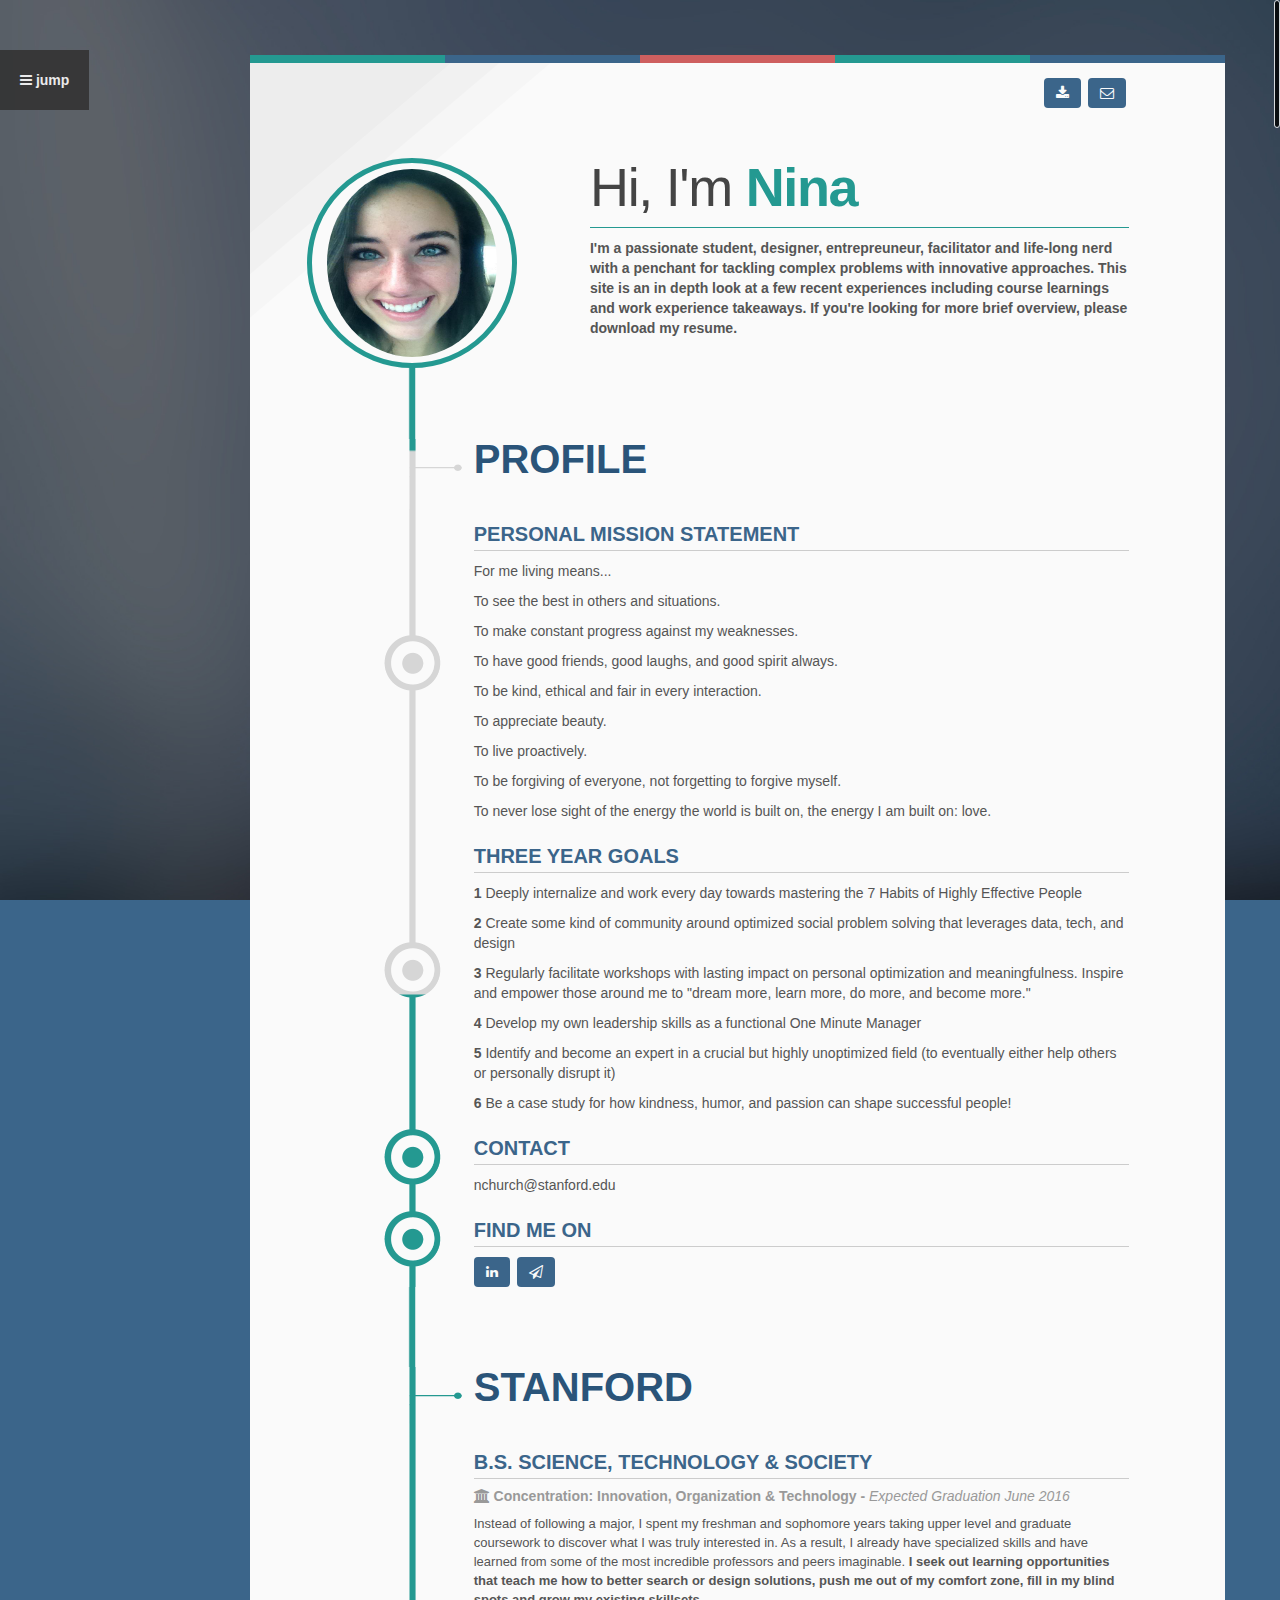
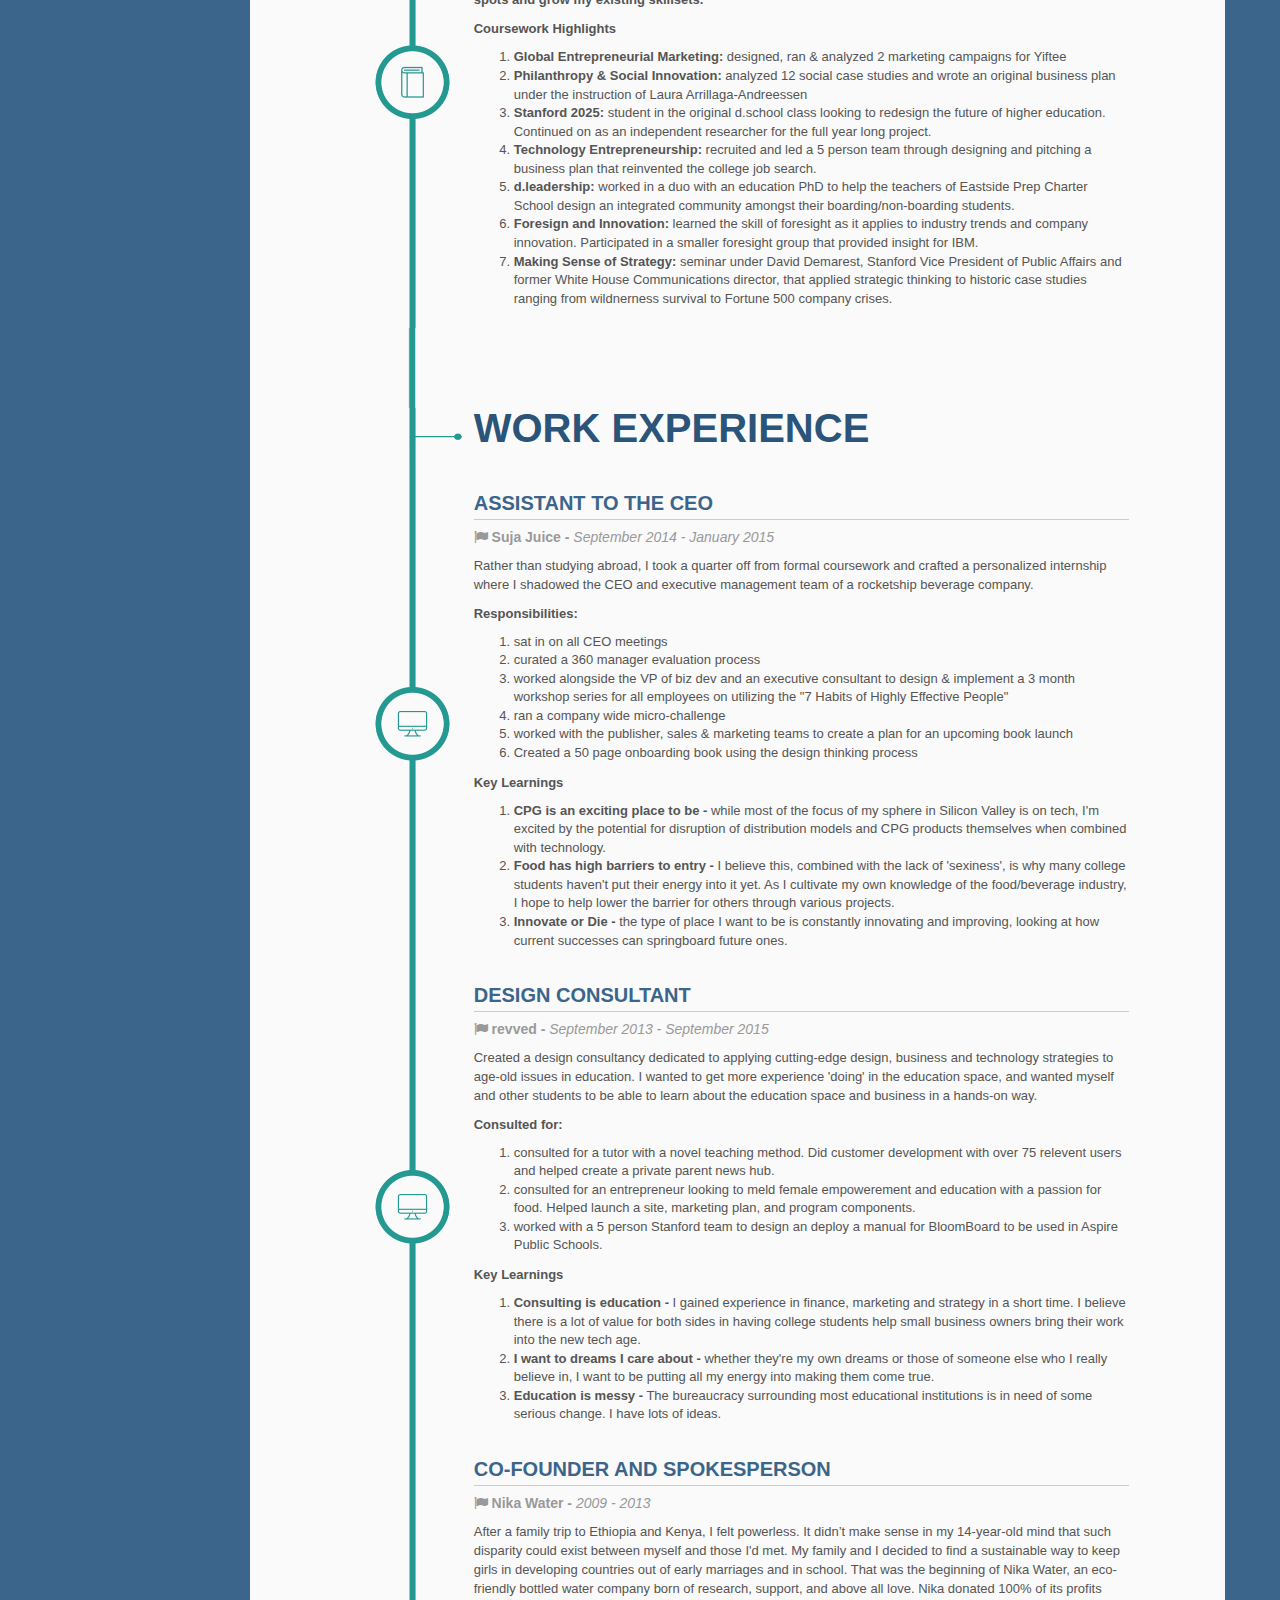
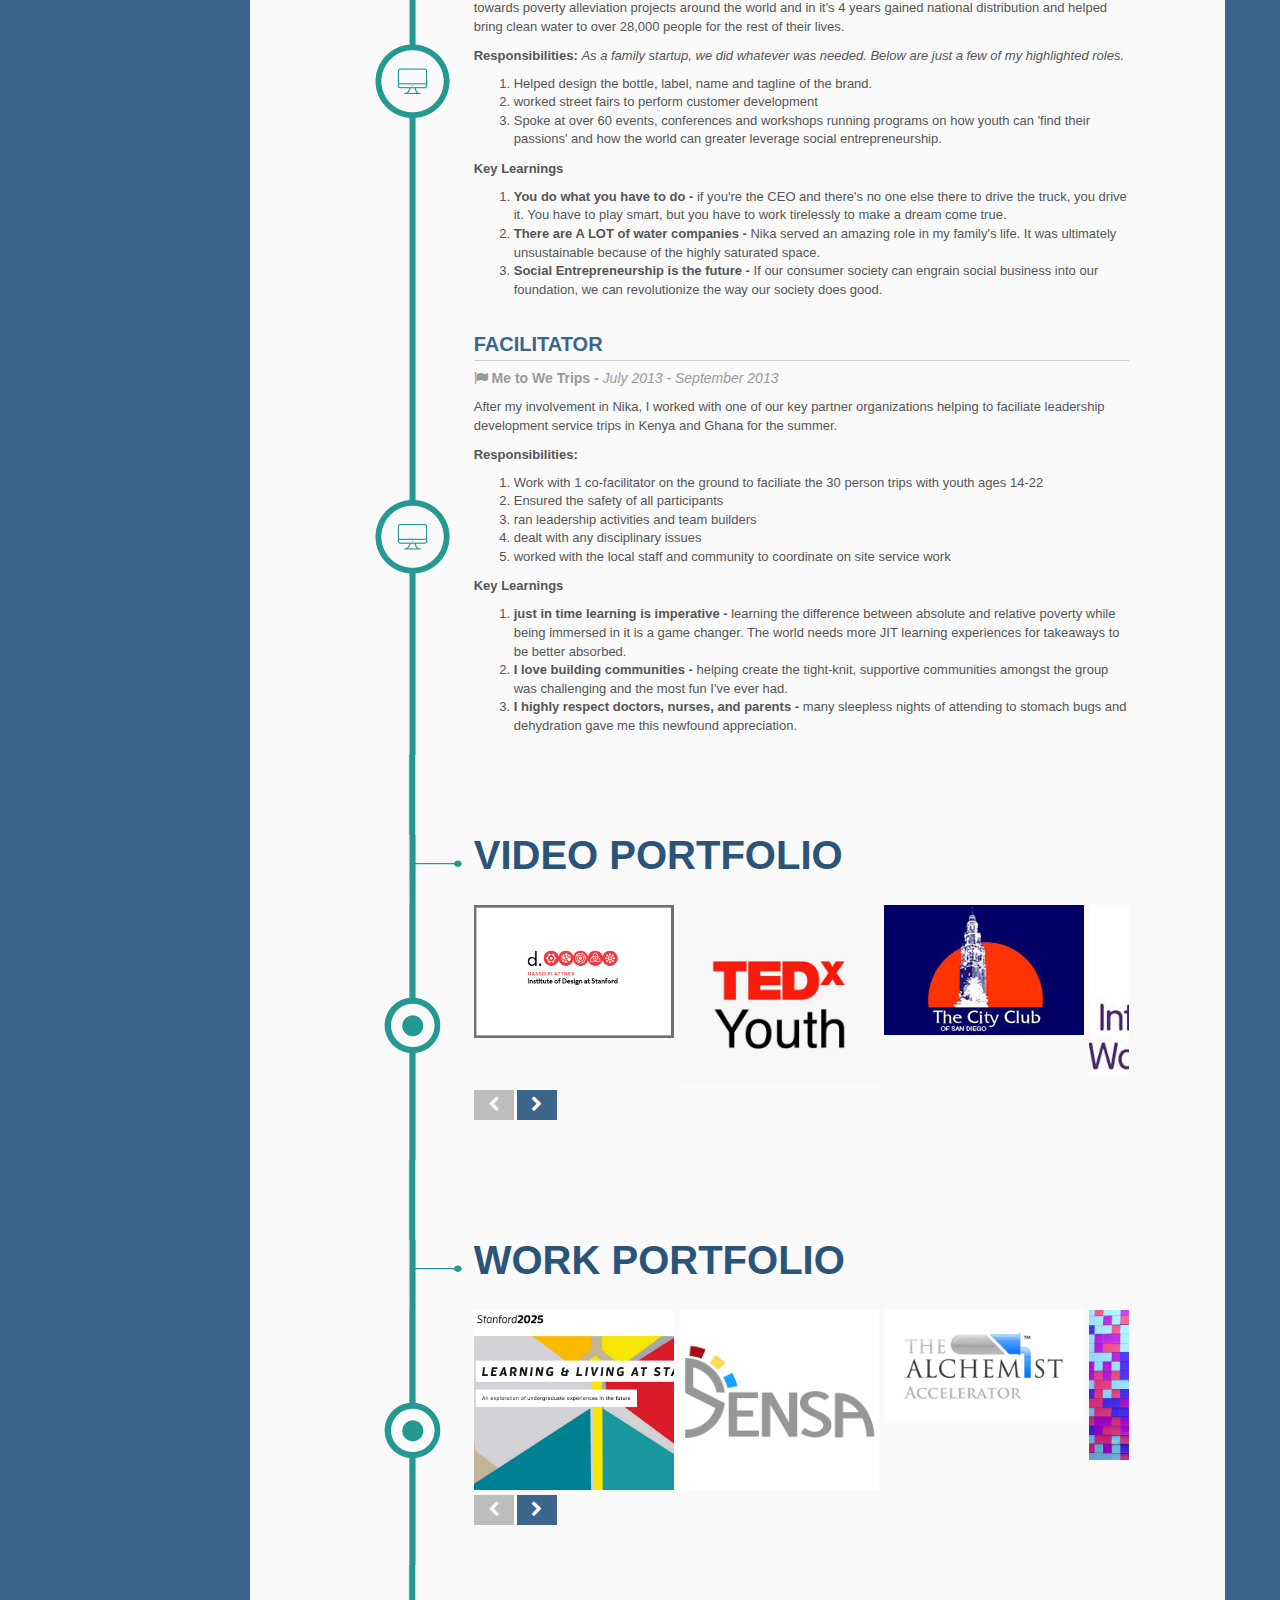
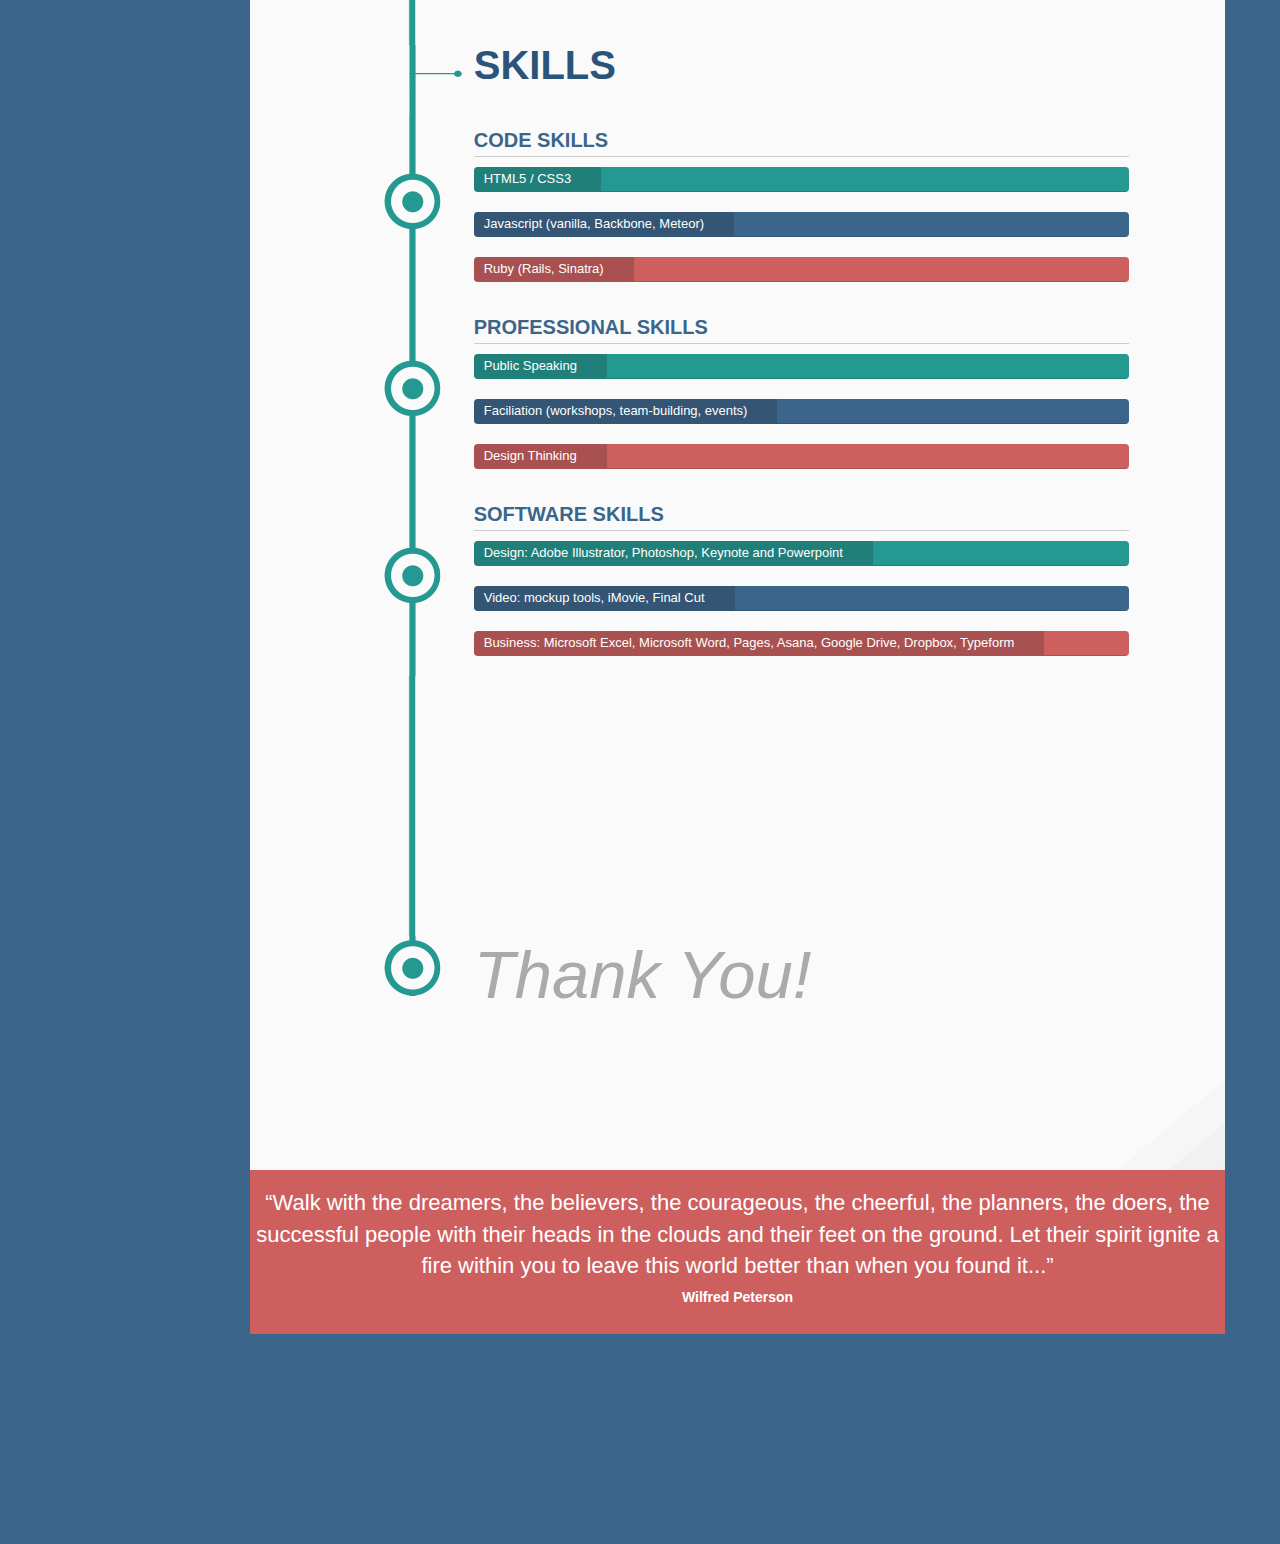
==== home.html @ ad5d1143 "updated fonts link and image folders"" ====
<!DOCTYPE html>
<html lang="en">
<head>
  <meta charset="utf-8">
  <!--[if IE]><meta http-equiv="X-UA-Compatible" content="IE=edge"><![endif]-->
  <meta name="viewport" content="width=device-width, initial-scale=1">

  <!-- Page title -->
  <title>Nina Church Portfolio</title>
  <!-- /Page title -->

  <!-- CSS Files
  ========================================================= -->
  <!-- Google web fonts - Open Sans -->
<!--   <link href='http://fonts.googleapis.com/css?family=Open+Sans:400,300,700' rel='stylesheet' type='text/css'> -->
  <!-- /Google web fonts -->
<link href='https://fonts.googleapis.com/css?family=News+Cycle:400,700' rel='stylesheet' type='text/css'>
  <!-- Bootstrap CSS -->
  <link href="public/bootstrap/css/bootstrap.min.css" rel="stylesheet">
  <!-- /Bootstrap CSS -->
  <!-- Font Awesome -->
  <link rel="stylesheet" href="public/font-awesome/css/font-awesome.min.css">
  <!-- /Font Awesome -->
  <!-- Nivo Lightbox -->
  <link href="public/nivo-lightbox/nivo-lightbox.css" rel="stylesheet">
  <link rel="stylesheet" href="public/nivo-lightbox/themes/default/default.css" type="text/css" />
  <!-- /Nivo Lightbox -->
  <!-- Animate CSS -->
  <link href="public/animate.css" rel="stylesheet">
  <!-- /Animate CSS -->
  <!-- Theme Styles -->
  <link href="public/css/styles.css" rel="stylesheet">
  <!-- Theme Styles -->
  <!-- / CSS Files
  ========================================================= -->


  <!-- HTML5 Shim and Respond.js IE8 support of HTML5 elements and media queries -->
  <!--[if lt IE 9]>

    <script src="public/html5shiv.js"></script>
    <script src="public/respond.min.js"></script>
  <![endif]-->

  <!-- Favicon and Touch Icons
  ========================================================= -->
  <link rel="shortcut icon" href="favicon-vertica.ico" type="image/x-icon">
  <link rel="icon" href="favicon-vertica.ico" type="image/x-icon">
  <link href="apple-touch-icon-144.png" rel="apple-touch-icon-precomposed" sizes="144x144">
  <link href="apple-touch-icon-114-precomposed.png" rel="apple-touch-icon-precomposed" sizes="114x114">
  <link href="apple-touch-icon-72-precomposed.png" rel="apple-touch-icon-precomposed" sizes="72x72">
  <link href="apple-touch-icon-57.png" rel="apple-touch-icon-precomposed">
  <!-- /Favicon
  ========================================================= -->
</head>

<body data-spy="scroll" data-target="#side-menu">

<!-- Page Loader
========================================================= -->
<div class="loader" id="page-loader">
  <div class="loading-wrapper">
    <div class="tp-loader spinner"></div>
    <!-- Edit With Your Name -->
    <div class="side-menu-name">
      Nina <strong>Church</strong>
    </div>
    <!-- /Edit With Your Name -->
    <!-- Edit With Your Job -->
    <p class="side-menu-job">world-bettering-nerd-at-large</p>
    <!-- /Edit With Your Job -->
  </div>
</div>
<!-- /End of Page loader
========================================================= -->

<!-- SIDE MENU
========================================================= -->
<div class="side-menu-open hidden-sm hidden-xs">
  <!-- Menu-button -->
    <a href="#" class="btn btn-default side-menu-button"><i class="fa fa-bars"></i> jump</a>
  <!-- /menu-button -->
</div>
<!-- Side Menu container -->
<div class="side-menu">
  <!-- close button -->
  <span id="side-menu-close"><i class="fa fa-times"></i></span>
  <!-- /close button -->

  <!-- Menu header -->
  <div class="side-menu-name">
    <!-- edit with your name -->
    Nina <strong>Church</strong>
    <!-- /edit with your name -->
  </div>
  <!-- edit with your Job -->
  <p class="side-menu-job">world-bettering-nerd-at-large</p>
  <!-- /edit with your job -->
  <!-- /Menu Header -->

  <!-- Main Navigation -->
  <nav id="side-menu" class="side-menu-este">
    <ul class="nav side-menu-nav">
      <li><a href="#intro"><i class="fa fa-angle-right"></i> Intro</a></li>
      <li><a href="#education"><i class="fa fa-angle-right"></i> Education</a></li>
      <li><a href="#works"><i class="fa fa-angle-right"></i> Work Experience</a></li>
      <li><a href="#portfolio"><i class="fa fa-angle-right"></i> Portfolio</a></li>
      <li><a href="#skills"><i class="fa fa-angle-right"></i> Skills</a></li>
    </ul>
  </nav>
  <!-- /Main Navigation-->

  <!-- Other Buttons -->
  <div class="side-menu-buttons">
    <a href="files/onepagersmall.pdf" target="_blank" class="btn btn-side-menu"><i class="fa fa-download"></i> Download my resume</a>
    <a href="mailto:nchurch@stanford.edu" class="btn btn-side-menu"><i class="fa fa-envelope-o"></i> Send me a message</a>
  </div>
  <!-- /Other Buttons-->
</div>
<!-- /side menu container -->

<!-- /SIDE MENU
========================================================= -->

<!-- CONTENT
========================================================= -->
<section id="content-body" class="container animated">
  <div class="row" id="intro">

    <!-- Header Colors -->
    <div class="col-md-10 col-sm-10  col-md-offset-2 col-sm-offset-1 clearfix top-colors">
      <div class="top-color top-color1"></div>
      <div class="top-color top-color2"></div>
      <div class="top-color top-color3"></div>
      <div class="top-color top-color1"></div>
      <div class="top-color top-color2"></div>
    </div>
    <!-- /Header Colors -->

    <!-- Beginning of Content -->
    <div class="col-md-10 col-sm-10 col-md-offset-2 col-sm-offset-1 resume-container">

      <!-- Header Buttons -->
      <div class="row">
        <div class="header-buttons col-md-10 col-md-offset-1">
          <!-- Download Resume Button -->
          <a href="files/onepagersmall.pdf" target="_blank" class="btn btn-default btn-top-resume"><i class="fa fa-download"></i><span class="btn-hide-text">Download my resume</span></a>
          <!-- /Download Resume Button -->
          <!-- Mail Button -->
          <a href="mailto:nchurch@stanford.edu" class="btn btn-default btn-top-message"><i class="fa fa-envelope-o"></i><span class="btn-hide-text">Send me a message</span></a>
          <!-- /Mail Button -->
        </div>
      </div>
      <!-- /Header Buttons -->

      <!-- =============== PROFILE INTRO ====================-->
      <div class="profile-intro row">
        <!-- Left Collum with Avatar pic -->
        <div class="col-md-4 profile-col">
          <!-- Avatar pic -->
          <div class="profile-pic">
            <div class="profile-border">
              <!-- Put your picture here ( 308px by 308px for retina display)-->
              <img src="../public/img/h6.jpg" alt="">
              <!-- /Put your picture here -->
            </div>
          </div>
           <!-- /Avatar pic -->
        </div>
        <!-- /Left columm with avatar pic -->

        <!-- Right Columm -->
        <div class="col-md-7">
          <!-- Welcome Title-->
          <h1 class="intro-title1">Hi, I'm <span class="color1 bold">Nina</span></h1>
          <!-- /Welcome Title -->

          <!-- Description -->
          <p id="intro-title-text"><strong>
            I'm a passionate student, designer, entrepreuneur, facilitator and life-long nerd with a penchant for tackling complex problems with innovative approaches. This site is an in depth look at a few recent experiences including course learnings and work experience takeaways. If you're looking for more brief overview, please download my resume.
          </strong></p>

          <!-- /Description -->
        </div>
        <!-- /Right Collum -->
      </div>
      <!-- ============  /PROFILE INTRO ================= -->

      <!-- ============  TIMELINE ================= -->
      <div class="timeline-wrap">
        <div class="timeline-bg">

          <!-- ====>> SECTION: PROFILE INFOS <<====-->
          <section class="timeline profile-infos">

            <!-- VERTICAL MARGIN (necessary for the timeline effect) -->
            <div class="line row timeline-margin">
              <div class="content-wrap">
                <div class="col-md-1 bg1 timeline-space full-height hidden-sm hidden-xs"></div>
                <div class="col-md-2 timeline-progress hidden-sm hidden-xs full-height"></div>
                <div class="col-md-9 bg1 full-height"></div>
              </div>
            </div>
            <!-- /VERTICAL MARGIN -->

            <!-- SECTION TITLE -->
            <div class="line row">
              <!-- Margin Collums (necessary for the timeline effect) -->
              <div class="col-md-1 bg1 timeline-space full-height hidden-sm hidden-xs"></div>
              <div class="col-md-2 timeline-progress hidden-sm hidden-xs timeline-title full-height">
              </div>
              <!-- /Margin Collums -->
              <!-- Item Content -->
              <div class="col-md-8 content-wrap bg1">
                <!-- Section title -->
                <h2 class="section-title">Profile</h2>
                <!-- /Section title -->
              </div>
              <!-- /Item Content -->
              <!-- Margin Collum-->
              <div class="col-md-1 bg1 timeline-space full-height hidden-sm hidden-xs"></div>
              <!-- / Margin Collum-->
            </div>
            <!-- /SECTION TITLE -->

            <!-- SECTION ITEM -->
            <div class="line row">
              <!-- Margin Collums (necessary for the timeline effect) -->
              <div class="col-md-1 bg1 timeline-space full-height hidden-sm hidden-xs"></div>
              <div class="col-md-2 timeline-progress hidden-sm hidden-xs full-height timeline-point "></div>
              <!-- /Margin Collums -->
              <!-- Item Content -->
              <div class="col-md-8 content-wrap bg1">
                <div class="line-content">
                  <!-- Subtitle -->
                  <h3 class="section-item-title-1">personal mission statement</h3>
                  <!-- /Subtitle -->
                  <!-- content -->
                  <p>
                    For me living means...
                  </p><p>
                    To see the best in others and situations.
                  </p><p>
                    To make constant progress against my weaknesses.
                  </p><p>
                    To have good friends, good laughs, and good spirit always.
                  </p><p>
                    To be kind, ethical and fair in every interaction.
                  </p><p>
                    To appreciate beauty.
                  </p><p>
                    To live proactively.
                  </p><p>
                    To be forgiving of everyone, not forgetting to forgive myself.
                  </p><p>
                    To never lose sight of the energy the world is built on, the energy I am built on: love.
                  </p>
                  <!-- /Content -->
                </div>
              </div>
              <!-- /Item Content -->
              <!-- Margin Collum-->
              <div class="col-md-1 bg1 timeline-space full-height hidden-sm hidden-xs"></div>
              <!-- /Margin Collum-->
            </div>
            <!-- /SECTION ITEM -->

            <!-- SECTION ITEM -->
            <div class="line row">
              <!-- Margin Collums (necessary for the timeline effect) -->
              <div class="col-md-1 bg1 timeline-space full-height hidden-sm hidden-xs"></div>
              <div class="col-md-2 timeline-progress hidden-sm hidden-xs full-height timeline-point "></div>
              <!-- /Margin Collums -->
              <!-- Item Content -->
              <div class="col-md-8 content-wrap bg1">
                <div class="line-content">
                  <!-- Subtitle -->
                  <h3 class="section-item-title-1">three year goals</h3>
                  <!-- /Subtitle -->
                  <!-- content -->
                  <p><strong>1 </strong>Deeply internalize and work every day towards mastering the 7 Habits of Highly Effective People</p>
                  <p><strong>2 </strong>Create some kind of community around optimized social problem solving that leverages data, tech, and design</p>
                  <p><strong>3 </strong>Regularly facilitate workshops with lasting impact on personal optimization and meaningfulness. Inspire and empower those around me to "dream more, learn more, do more, and become more."</p>
                  <p><strong>4 </strong>Develop my own leadership skills as a functional One Minute Manager</p>
                  <p><strong>5 </strong>Identify and become an expert in a crucial but highly unoptimized field (to eventually either help others or personally disrupt it)</p>
                  <p><strong>6 </strong>Be a case study for how kindness, humor, and passion can shape successful people!</p>

                  <!-- /Content -->
                </div>
              </div>
              <!-- /Item Content -->
              <!-- Margin Collum-->
              <div class="col-md-1 bg1 timeline-space full-height hidden-sm hidden-xs"></div>
              <!-- /Margin Collum-->
            </div>
            <!-- /SECTION ITEM -->

            <!-- SECTION ITEM -->
            <div class="line row">
              <!-- Margin Collums (necessary for the timeline effect) -->
              <div class="col-md-1 bg1 timeline-space full-height hidden-sm hidden-xs"></div>
              <div class="col-md-2 timeline-progress hidden-sm hidden-xs full-height timeline-point "></div>
              <!-- /Margin Collums -->
              <!-- Item Content -->
              <div class="col-md-8 content-wrap bg1">
                <div class="line-content">
                  <!-- Subtitle -->
                  <h3 class="section-item-title-1">contact</h3>
                  <!-- /Subtitle -->
                  <!-- content -->
                  <p>nchurch@stanford.edu</p>
                  <!-- /Content -->
                </div>
              </div>
              <!-- /Item Content -->
              <!-- Margin Collum -->
              <div class="col-md-1 bg1 timeline-space full-height hidden-sm hidden-xs"></div>
              <!-- /Margin Collums -->
            </div>
            <!-- /SECTION ITEM -->

            <!-- SECTION ITEM -->
            <div class="line row">
              <!-- Margin Collums (necessary for the timeline effect) -->
              <div class="col-md-1 bg1 timeline-space full-height hidden-sm hidden-xs"></div>
              <div class="col-md-2 timeline-progress hidden-sm hidden-xs full-height timeline-point "></div>
              <!-- Margin Collums (necessary for the timeline effect) -->
              <!-- Item Content -->
              <div class="col-md-8 content-wrap bg1">
                <div class="line-content">
                  <!-- Subtitle -->
                  <h3 class="section-item-title-1">Find Me On</h3>
                  <!-- /Subtitle -->
                  <!-- content -->
                  <a href="http://lnkd.in/beKn58d" class="btn btn-default"><i class="fa fa-linkedin"></i></a>
                  <a href="mailto:nchurch@stanford.edu" class="btn btn-default"><i class="fa fa-paper-plane-o"></i></a>
                  <!-- /Content -->
                </div>
              </div>
              <!-- /Item Content -->
              <!-- Margin Collum -->
              <div class="col-md-1 bg1 timeline-space full-height hidden-sm hidden-xs"></div>
              <!-- /Margin Collum -->
            </div>
            <!-- /SECTION ITEM -->
          </section>
          <!-- ==>> /SECTION: PROFILE INFOS -->

          <!-- ====>> SECTION: EDUCATION <<====-->
          <section class="timeline education" id="education">

            <!-- Margin (necessary for the timeline effect) -->
            <div class="line row timeline-margin">
              <div class="content-wrap">
                <div class="col-md-1 bg1 timeline-space full-height hidden-sm hidden-xs"></div>
                <div class="col-md-2 timeline-progress hidden-sm hidden-xs full-height"></div>
                <div class="col-md-9 bg1 full-height"></div>
              </div>
            </div>
            <!-- /Margin -->

            <!-- SECTION TITLE -->
            <div class="line row">
              <!-- Margin Collums (necessary for the timeline effect) -->
              <div class="col-md-1 bg1 timeline-space full-height hidden-sm hidden-xs"></div>
              <div class="col-md-2 timeline-progress hidden-sm hidden-xs timeline-title full-height">
              </div>
              <!-- /Margin Collums -->
              <!-- Item Content -->
              <div class="col-md-8 content-wrap bg1">
                <!-- Section title -->
                <h2 class="section-title">Stanford</h2>
                <!-- /Section title -->
              </div>
              <!-- /Item Content -->
              <!-- Margin Collum-->
              <div class="col-md-1 bg1 timeline-space full-height hidden-sm hidden-xs"></div>
              <!-- /Margin Collum-->
            </div>
            <!-- /SECTION TITLE -->

            <!-- SECTION ITEM -->
            <div class="line row">
              <!-- Margin Collums (necessary for the timeline effect) -->
              <div class="col-md-1 bg1 timeline-space full-height hidden-sm hidden-xs"></div>
              <div class="col-md-2 timeline-progress hidden-sm hidden-xs full-height timeline-education "></div>
              <!-- /Margin Collums -->
              <!-- Item Content -->
              <div class="col-md-8 content-wrap bg1">
                <div class="line-content line-content-education">
                  <!-- Graduation title -->
                  <h3 class="section-item-title-1">B.S. Science, Technology & Society</h3>
                  <!-- /Graduation title -->
                  <!-- Graduation time -->
                  <h4 class="graduation-time"><i class="fa fa-university"></i> Concentration: Innovation, Organization & Technology - <span class="graduation-date">Expected Graduation June 2016</span></h4>
                  <!-- /Graduation time -->
                  <!-- content -->
                  <div class="graduation-description">
                    <p>Instead of following a major, I spent my freshman and sophomore years taking upper level and graduate coursework to discover what I was truly interested in. As a result, I already have specialized skills and have learned from some of the most incredible professors and peers imaginable. <strong> I seek out learning opportunities that teach me how to better search or design solutions, push me out of my comfort zone, fill in my blind spots and grow my existing skillsets.</strong>

                    <p><strong>Coursework Highlights</strong></p>
                    <ol>
                      <li><strong>Global Entrepreneurial Marketing:</strong> designed, ran & analyzed 2 marketing campaigns for Yiftee</li>
                      <li><strong>Philanthropy & Social Innovation:</strong> analyzed 12 social case studies and wrote an original business plan under the instruction of Laura Arrillaga-Andreessen </li>
                      <li><strong>Stanford 2025:</strong> student in the original d.school class looking to redesign the future of higher education. Continued on as an independent researcher for the full year long project. </li>
                      <li><strong>Technology Entrepreneurship:</strong> recruited and led a 5 person team through designing and pitching a business plan that reinvented the college job search. </li>
                      <li><strong>d.leadership:</strong> worked in a duo with an education PhD to help the teachers of Eastside Prep Charter School design an integrated community amongst their boarding/non-boarding students. </li>
                      <li><strong>Foresign and Innovation:</strong> learned the skill of foresight as it applies to industry trends and company innovation. Participated in a smaller foresight group that provided insight for IBM. </li>
                      <li><strong>Making Sense of Strategy:</strong> seminar under David Demarest, Stanford Vice President of Public Affairs and former White House Communications director, that applied strategic thinking to historic case studies ranging from wildnerness survival to Fortune 500 company crises. </li>
                    </ol>
                    </p>
                  </div>
                  <!-- /Content -->
                </div>
              </div>
              <!-- /Item Content -->
              <!-- Margin Collum -->
              <div class="col-md-1 bg1 timeline-space full-height hidden-sm hidden-xs"></div>
              <!-- /Margin Collum -->
            </div>
            <!-- /SECTION ITEM -->


          </section>
          <!-- ==>> /SECTION: EDUCATION <<==== -->

          <!-- ====>> SECTION: WORK EXPERIENCE <<====-->
          <section class="timeline work-experience" id="works">

            <!-- VERTICAL MARGIN (necessary for the timeline effect) -->
            <div class="line row timeline-margin">
              <div class="content-wrap">
                <div class="col-md-1 bg1 timeline-space full-height hidden-sm hidden-xs"></div>
                <div class="col-md-2 timeline-progress hidden-sm hidden-xs full-height"></div>
                <div class="col-md-9 bg1 full-height"></div>
              </div>
            </div>
            <!-- /VERTICAL MARGIN -->

            <!-- SECTION TITLE -->
            <div class="line row">
              <!-- Margin Collums (necessary for the timeline effect) -->
              <div class="col-md-1 bg1 timeline-space full-height hidden-sm hidden-xs"></div>
              <div class="col-md-2 timeline-progress hidden-sm hidden-xs timeline-title full-height"></div>
              <!-- /Margin Collums -->
              <!-- Item Content -->
              <div class="col-md-8 content-wrap bg1">
                <!-- Section title -->
                <h2 class="section-title">Work Experience</h2>

                <!-- /Section title -->
              </div>
              <!-- /Item Content -->
              <!-- Margin Collum-->
              <div class="col-md-1 bg1 timeline-space full-height hidden-sm hidden-xs"></div>
              <!-- /Margin Collum-->
            </div>
            <!-- /SECTION TITLE -->

            <!-- SECTION ITEM -->
            <div class="line row">
              <!-- Margin Collums (necessary for the timeline effect) -->
              <div class="col-md-1 bg1 timeline-space full-height hidden-sm hidden-xs"></div>
              <div class="col-md-2 timeline-progress hidden-sm hidden-xs full-height timeline-work "></div>
              <!-- /Margin Collums -->
              <!-- Item Content -->
              <div class="col-md-8 content-wrap bg1">
                <div class="line-content line-content-education">
                  <!-- Work Place -->
                  <h3 class="section-item-title-1">Assistant to the CEO</h3>
                  <!-- /work place -->
                  <!-- Graduation time -->
                  <h4 class="job"><i class="fa fa-flag"></i> Suja Juice - <span class="job-date">September 2014 - January 2015</span></h4>
                  <!-- /Graduation time -->
                  <!-- content -->
                  <div class="job-description">
                    <p>Rather than studying abroad, I took a quarter off from formal coursework and crafted a personalized internship where I shadowed the CEO and executive management team of a rocketship beverage company.
                      <p><strong>Responsibilities:</strong></p>
                    <ol>
                      <li>sat in on all CEO meetings</li>
                      <li>curated a 360 manager evaluation process</li>
                      <li>worked alongside the VP of biz dev and an executive consultant to design & implement a 3 month workshop series for all employees on utilizing the "7 Habits of Highly Effective People"</li>
                      <li>ran a company wide micro-challenge</li>
                      <li>worked with the publisher, sales & marketing teams to create a plan for an upcoming book launch</li>
                      <li>Created a 50 page onboarding book using the design thinking process</li>
                    </ol>

                    <p><strong>Key Learnings</strong></p>
                    <ol>
                      <li><strong>CPG is an exciting place to be -</strong> while most of the focus of my sphere in Silicon Valley is on tech, I'm excited by the potential for disruption of distribution models and CPG products themselves when combined with technology.</li>
                      <li><strong>Food has high barriers to entry -</strong> I believe this, combined with the lack of 'sexiness', is why many college students haven't put their energy into it yet. As I cultivate my own knowledge of the food/beverage industry, I hope to help lower the barrier for others through various projects.</li>
                      <li><strong>Innovate or Die -</strong> the type of place I want to be is constantly innovating and improving, looking at how current successes can springboard future ones. </li>
                    </ol>
                    </p>
                  </div>
                  <!-- /Content -->
                </div>
              </div>
              <!-- /Item Content -->
              <!-- Margin Collum-->
              <div class="col-md-1 bg1 timeline-space full-height hidden-sm hidden-xs"></div>
              <!-- /Margin Collum-->
            </div>
            <!-- /SECTION ITEM -->

            <!-- SECTION ITEM -->
            <div class="line row">
              <!-- Margin Collums (necessary for the timeline effect) -->
              <div class="col-md-1 bg1 timeline-space full-height hidden-sm hidden-xs"></div>
              <div class="col-md-2 timeline-progress hidden-sm hidden-xs full-height timeline-work "></div>
              <!-- /Margin Collums -->
              <!-- Item Content -->
              <div class="col-md-8 content-wrap bg1">
                <div class="line-content line-content-education">
                  <!-- Work Place -->
                  <h3 class="section-item-title-1">Design Consultant</h3>
                  <!-- /work place -->
                  <!-- Graduation time -->
                  <h4 class="job"><i class="fa fa-flag"></i> revved - <span class="job-date">September 2013 - September 2015</span></h4>
                  <!-- /Graduation time -->
                  <!-- content -->
                  <div class="job-description">
                    <p>Created a design consultancy dedicated to applying cutting-edge design, business and technology strategies to age-old issues in education. I wanted to get more experience 'doing' in the education space, and wanted myself and other students to be able to learn about the education space and business in a hands-on way.
                      <p><strong>Consulted for:</strong></p>
                    <ol>
                      <li>consulted for a tutor with a novel teaching method. Did customer development with over 75 relevent users and helped create a private parent news hub.</li>
                      <li>consulted for an entrepreneur looking to meld female empowerement and education with a passion for food. Helped launch a site, marketing plan, and program components.</li>
                      <li>worked with a 5 person Stanford team to design an deploy a manual for BloomBoard to be used in Aspire Public Schools.</li>
                    </ol>

                    <p><strong>Key Learnings</strong></p>
                    <ol>
                      <li><strong>Consulting is education -</strong> I gained experience in finance, marketing and strategy in a short time. I believe there is a lot of value for both sides in having college students help small business owners bring their work into the new tech age.</li>
                      <li><strong>I want to dreams I care about -</strong> whether they're my own dreams or those of someone else who I really believe in, I want to be putting all my energy into making them come true.</li>
                      <li><strong>Education is messy -</strong> The bureaucracy surrounding most educational institutions is in need of some serious change. I have lots of ideas. </li>
                    </ol>
                    </p>
                  </div>
                  <!-- /Content -->
                </div>
              </div>
              <!-- /Item Content -->
              <!-- Margin Collum-->
              <div class="col-md-1 bg1 timeline-space full-height hidden-sm hidden-xs"></div>
              <!-- /Margin Collum-->
            </div>
            <!-- /SECTION ITEM -->

            <!-- SECTION ITEM -->
            <div class="line row">
              <!-- Margin Collums (necessary for the timeline effect) -->
              <div class="col-md-1 bg1 timeline-space full-height hidden-sm hidden-xs"></div>
              <div class="col-md-2 timeline-progress hidden-sm hidden-xs full-height timeline-work "></div>
              <!-- /Margin Collums -->
              <!-- Item Content -->
              <div class="col-md-8 content-wrap bg1">
                <div class="line-content line-content-education">
                  <!-- Work Place -->
                  <h3 class="section-item-title-1">Co-Founder and Spokesperson</h3>
                  <!-- /work place -->
                  <!-- Graduation time -->
                  <h4 class="job"><i class="fa fa-flag"></i> Nika Water - <span class="job-date">2009 - 2013</span></h4>
                  <!-- /Graduation time -->
                  <!-- content -->
                  <div class="job-description">
                    <p>After a family trip to Ethiopia and Kenya, I felt powerless. It didn’t make sense in my 14-year-old mind that such disparity could exist between myself and those I'd met. My family and I decided to find a sustainable way to keep girls in developing countries out of early marriages and in school. That was the beginning of Nika Water, an eco-friendly bottled water company born of research, support, and above all love. Nika donated 100% of its profits towards poverty alleviation projects around the world and in it's 4 years gained national distribution and helped bring clean water to over 28,000 people for the rest of their lives.

                      <p><strong>Responsibilities:</strong>
                      <i>As a family startup, we did whatever was needed. Below are just a few of my highlighted roles.</i>
                      </p>
                    <ol>
                      <li>Helped design the bottle, label, name and tagline of the brand.</li>
                      <li>worked street fairs to perform customer development</li>
                      <li>Spoke at over 60 events, conferences and workshops running programs on how youth can 'find their passions' and how the world can greater leverage social entrepreneurship.</li>
                    </ol>

                    <p><strong>Key Learnings</strong></p>
                    <ol>
                      <li><strong>You do what you have to do -</strong> if you're the CEO and there's no one else there to drive the truck, you drive it. You have to play smart, but you have to work tirelessly to make a dream come true.</li>
                      <li><strong>There are A LOT of water companies -</strong> Nika served an amazing role in my family's life. It was ultimately unsustainable because of the highly saturated space.</li>
                      <li><strong>Social Entrepreneurship is the future -</strong> If our consumer society can engrain social business into our foundation, we can revolutionize the way our society does good. </li>
                    </ol>
                    </p>
                  </div>
                  <!-- /Content -->
                </div>
              </div>
              <!-- /Item Content -->
              <!-- Margin Collum-->
              <div class="col-md-1 bg1 timeline-space full-height hidden-sm hidden-xs"></div>
              <!-- /Margin Collum-->
            </div>
            <!-- /SECTION ITEM -->

            <!-- SECTION ITEM -->
            <div class="line row">
              <!-- Margin Collums (necessary for the timeline effect) -->
              <div class="col-md-1 bg1 timeline-space full-height hidden-sm hidden-xs"></div>
              <div class="col-md-2 timeline-progress hidden-sm hidden-xs full-height timeline-work "></div>
              <!-- /Margin Collums -->
              <!-- Item Content -->
              <div class="col-md-8 content-wrap bg1">
                <div class="line-content line-content-education">
                  <!-- Work Place -->
                  <h3 class="section-item-title-1">facilitator</h3>
                  <!-- /work place -->
                  <!-- Graduation time -->
                  <h4 class="job"><i class="fa fa-flag"></i> Me to We Trips - <span class="job-date">July 2013 - September 2013</span></h4>
                  <!-- /Graduation time -->
                  <!-- content -->
                  <div class="job-description">
                    <p>After my involvement in Nika, I worked with one of our key partner organizations helping to faciliate leadership development service trips in Kenya and Ghana for the summer.

                      <p><strong>Responsibilities:</strong>
                      </p>
                    <ol>
                      <li>Work with 1 co-facilitator on the ground to faciliate the 30 person trips with youth ages 14-22</li>
                      <li>Ensured the safety of all participants</li>
                      <li>ran leadership activities and team builders</li>
                      <li>dealt with any disciplinary issues</li>
                      <li>worked with the local staff and community to coordinate on site service work</li>
                    </ol>

                    <p><strong>Key Learnings</strong></p>
                    <ol>
                      <li><strong>just in time learning is imperative -</strong> learning the difference between absolute and relative poverty while being immersed in it is a game changer. The world needs more JIT learning experiences for takeaways to be better absorbed.</li>
                      <li><strong>I love building communities -</strong> helping create the tight-knit, supportive communities amongst the group was challenging and the most fun I've ever had.</li>
                      <li><strong>I highly respect doctors, nurses, and parents -</strong> many sleepless nights of attending to stomach bugs and dehydration gave me this newfound appreciation.</li>
                    </ol>
                    </p>
                  </div>
                  <!-- /Content -->
                </div>
              </div>
              <!-- /Item Content -->
              <!-- Margin Collum-->
              <div class="col-md-1 bg1 timeline-space full-height hidden-sm hidden-xs"></div>
              <!-- /Margin Collum-->
            </div>
            <!-- /SECTION ITEM -->
          </section>
          <!-- ==>> /SECTION: WORK EXPERIENCE <<==== -->

                     <!-- ====>> SECTION: VIDEO PORTFOLIO <<====-->
          <section class="timeline portfolio" id="portfolio">

            <!-- VERTICAL MARGIN (necessary for the timeline effect) -->
            <div class="line row timeline-margin">
              <div class="content-wrap">
                <div class="col-md-1 bg1 timeline-space full-height hidden-sm hidden-xs"></div>
                <div class="col-md-2 timeline-progress hidden-sm hidden-xs full-height"></div>
                <div class="col-md-9 bg1 full-height"></div>
              </div>
            </div>
            <!-- /VERTICAL MARGIN -->

            <!-- SECTION TITLE -->
            <div class="line row">
              <!-- Margin Collums (necessary for the timeline effect) -->
              <div class="col-md-1 bg1 timeline-space full-height hidden-sm hidden-xs"></div>
              <div class="col-md-2 timeline-progress hidden-sm hidden-xs timeline-title full-height"></div>
              <!-- /Margin Collums -->
              <!-- Item Content -->
              <div class="col-md-8 content-wrap bg1">
                <!-- Section title -->
                <h2 class="section-title">Video Portfolio</h2>
                <!-- /Section title -->
              </div>
              <!-- Item Content -->
              <!-- Margin Collum-->
              <div class="col-md-1 bg1 timeline-space full-height hidden-sm hidden-xs"></div>
              <!-- /Margin Collum-->
            </div>
            <!-- /SECTION TITLE -->

            <!-- SECTION ITEM -->
            <div class="line row">
              <!-- Margin Collums (necessary for the timeline effect) -->
              <div class="col-md-1 bg1 timeline-space full-height hidden-sm hidden-xs"></div>
              <div class="col-md-2 timeline-progress hidden-sm hidden-xs full-height timeline-point "></div>
              <!-- /Margin Collums -->
              <!-- Item Content -->
              <div class="col-md-8 content-wrap bg1">
                <div class="line-content">
                  <!-- Subtitle -->
                  <!-- <h3 class="section-item-title-1">Some Works</h3> -->
                  <!-- /Subtitle -->
                  <!-- content -->
                  <div class="portfolio-itens clearfix">

                  <!-- Portfolio item -->
                    <div class="portfolio-item">
                      <!-- Link to the item image (Put the long description on  "a" title)-->
                      <a href="https://www.youtube.com/watch?v=YHm0xH_Gdsk" class="nivobox" data-lightbox-gallery="portfolio">
                        <div class="hover">
                          <p class="portfolio-item-title"><strong>Stanford 2025 Video</strong><br/> my vision for the future of ed</p>
                        </div>
                        <div class="hover-bg-wrapper">
                          <div class="hover-bg"></div>
                        </div>
                        <div class="portfolio-item-thumbnail">
                          <!-- Thumbnail of the portfolio image (400x360 for retina display) -->
                          <img src="public/img/dschool.jpg" alt="">
                        </div>
                      </a>
                    </div>
                    <!-- /Portfolio item -->

                    <!-- Portfolio item -->
                    <div class="portfolio-item">
                      <!-- Link to the item image (Put the long description on  "a" title)-->
                      <a href="https://www.youtube.com/watch?v=3uK92_RoTZ0" target="blank" class="nivobox" data-lightbox-gallery="portfolio">
                        <div class="hover">
                          <!-- Item short title -->
                          <p class="portfolio-item-title"><strong>TEDx Youth Talk</strong><br/> speech on social entrepreneurship & youth</p>
                        </div>
                        <div class="hover-bg-wrapper">
                          <div class="hover-bg"></div>
                        </div>
                        <div class="portfolio-item-thumbnail">
                          <!-- Thumbnail of the portfolio image (400x360 for retina display) -->
                          <img src="public/img/tedx.jpg" alt="">
                        </div>
                      </a>
                    </div>
                    <!-- /Portfolio item -->

                    <!-- Portfolio item -->
                    <div class="portfolio-item">
                      <!-- Link to the item image (Put the long description on  "a" title)-->
                      <a href="https://www.youtube.com/watch?v=HIBPmLjkMHU" class="nivobox" data-lightbox-gallery="portfolio">
                        <div class="hover">
                          <!-- Item short title -->
                          <p class="portfolio-item-title"><strong>Future Leaders Panel</strong><br/> panel & speech on what motivated youth are doing </p>
                        </div>
                        <div class="hover-bg-wrapper">
                          <div class="hover-bg"></div>
                        </div>
                        <div class="portfolio-item-thumbnail">
                          <!-- Thumbnail of the portfolio image (400x360 for retina display) -->
                          <img src="public/img/cityclub.jpg" alt="">
                        </div>
                      </a>
                    </div>
                    <!-- /Portfolio item -->

                      <!-- Portfolio item -->
                    <div class="portfolio-item">
                      <!-- Link to the item image (Put the long description on  "a" title)-->
                      <a href="https://www.youtube.com/watch?v=sNDqa2wyx5g" class="nivobox" data-lightbox-gallery="portfolio">
                        <div class="hover">
                          <!-- Item short title -->
                          <p class="portfolio-item-title"><strong>International Women's Breakfast Speech</strong><br/> "Voices of the Future" guest speaker </p>
                        </div>
                        <div class="hover-bg-wrapper">
                          <div class="hover-bg"></div>
                        </div>
                        <div class="portfolio-item-thumbnail">
                          <!-- Thumbnail of the portfolio image (400x360 for retina display) -->
                          <img src="public/img/womensday.jpeg" alt="">
                        </div>
                      </a>
                    </div>
                    <!-- /Portfolio item -->

                    <!-- Portfolio item -->
                    <div class="portfolio-item">
                      <!-- Link to the item image (Put the long description on  "a" title)-->
                      <a href="https://www.youtube.com/watch?v=9LnByF7igtg" class="nivobox" data-lightbox-gallery="portfolio">
                        <div class="hover">
                          <!-- Item short title -->
                          <p class="portfolio-item-title"><strong>Nika Water Video</strong><br/>The Water Crisis</p>
                        </div>
                        <div class="hover-bg-wrapper">
                          <div class="hover-bg"></div>
                        </div>
                        <div class="portfolio-item-thumbnail">
                          <!-- Thumbnail of the portfolio image (400x360 for retina display) -->
                          <!-- http://site126320-9963-9687.strikingly.com/ -->
                          <img src="public/img/bottles.jpg" alt="">
                        </div>
                      </a>
                    </div>
                    <!-- /Portfolio item -->

                     <!-- Portfolio item -->
                    <div class="portfolio-item">
                      <!-- Link to the item image (Put the long description on  "a" title)-->
                      <a href="https://www.youtube.com/watch?v=ZnsvHTLGuzw" target="_blank" class="nivobox" data-lightbox-gallery="portfolio">
                        <div class="hover">
                          <!-- Item short title -->
                          <p class="portfolio-item-title"><strong>What would you do with a free afternoon?</strong><br/>Motivational Speech to 1000 person audience at USD</p>
                        </div>
                        <div class="hover-bg-wrapper">
                          <div class="hover-bg"></div>
                        </div>
                        <div class="portfolio-item-thumbnail">
                          <!-- Thumbnail of the portfolio image (400x360 for retina display) -->
                          <!-- http://site126320-9963-9687.strikingly.com/ -->
                          <img src="public/img/usd.jpg" alt="">
                        </div>
                      </a>
                    </div>
                    <!-- /Portfolio item -->

                  </div>
                  <!-- /Content -->
                </div>
              </div>
              <!-- Item Content -->
              <!-- Margin Collum-->
              <div class="col-md-1 bg1 timeline-space full-height hidden-sm hidden-xs"></div>
              <!-- /Margin Collum-->
            </div>
            <!-- /SECTION ITEM -->
          </section>
          <!-- ==>> /SECTION: PORTFOLIO <--></-->

           <!-- ====>> SECTION: WORK PORTFOLIO <<====-->
          <section class="timeline portfolio" id="portfolio">

            <!-- VERTICAL MARGIN (necessary for the timeline effect) -->
            <div class="line row timeline-margin">
              <div class="content-wrap">
                <div class="col-md-1 bg1 timeline-space full-height hidden-sm hidden-xs"></div>
                <div class="col-md-2 timeline-progress hidden-sm hidden-xs full-height"></div>
                <div class="col-md-9 bg1 full-height"></div>
              </div>
            </div>
            <!-- /VERTICAL MARGIN -->

            <!-- SECTION TITLE -->
            <div class="line row">
              <!-- Margin Collums (necessary for the timeline effect) -->
              <div class="col-md-1 bg1 timeline-space full-height hidden-sm hidden-xs"></div>
              <div class="col-md-2 timeline-progress hidden-sm hidden-xs timeline-title full-height"></div>
              <!-- /Margin Collums -->
              <!-- Item Content -->
              <div class="col-md-8 content-wrap bg1">
                <!-- Section title -->
                <h2 class="section-title">Work Portfolio</h2>
                <!-- /Section title -->
              </div>
              <!-- Item Content -->
              <!-- Margin Collum-->
              <div class="col-md-1 bg1 timeline-space full-height hidden-sm hidden-xs"></div>
              <!-- /Margin Collum-->
            </div>
            <!-- /SECTION TITLE -->

            <!-- SECTION ITEM -->
            <div class="line row">
              <!-- Margin Collums (necessary for the timeline effect) -->
              <div class="col-md-1 bg1 timeline-space full-height hidden-sm hidden-xs"></div>
              <div class="col-md-2 timeline-progress hidden-sm hidden-xs full-height timeline-point "></div>
              <!-- /Margin Collums -->
              <!-- Item Content -->
              <div class="col-md-8 content-wrap bg1">
                <div class="line-content">
                  <!-- Subtitle -->
                  <!-- <h3 class="section-item-title-1">Some Works</h3> -->
                  <!-- /Subtitle -->
                  <!-- content -->
                  <div class="portfolio-itens clearfix">

                  <!-- Portfolio item -->
                    <div class="portfolio-item">
                      <!-- Link to the item image (Put the long description on  "a" title)-->
                      <a href="http://www.stanford2025.com/#intro" target="_blank" class="nivobox" data-lightbox-gallery="portfolio">
                        <div class="hover">
                          <p class="portfolio-item-title"><strong>Stanford 2025</strong><br/> overview of higher ed design project</p>
                        </div>
                        <div class="hover-bg-wrapper">
                          <div class="hover-bg"></div>
                        </div>
                        <div class="portfolio-item-thumbnail">
                          <!-- Thumbnail of the portfolio image (400x360 for retina display) -->
                          <img src="public/img/stanford2025.jpg" alt="">
                        </div>
                      </a>
                    </div>
                    <!-- /Portfolio item -->

                    <!-- Portfolio item -->
                    <div class="portfolio-item">
                      <!-- Link to the item image (Put the long description on  "a" title)-->
                      <a href="http://www.sensaimpact.com/" target="_blank" class="nivobox" data-lightbox-gallery="portfolio">
                        <div class="hover">
                          <p class="portfolio-item-title"><strong>SENSA</strong><br/> co-founder of the Social Entrepreneurial Student's Association</p>
                        </div>
                        <div class="hover-bg-wrapper">
                          <div class="hover-bg"></div>
                        </div>
                        <div class="portfolio-item-thumbnail">
                          <!-- Thumbnail of the portfolio image (400x360 for retina display) -->
                          <img src="public/img/sensa.jpg" alt="">
                        </div>
                      </a>
                    </div>
                    <!-- /Portfolio item -->

                    <!-- Portfolio item -->
                    <div class="portfolio-item">
                      <!-- Link to the item image (Put the long description on  "a" title)-->
                      <a href="files/alchemist_findings.pdf" target="_blank" title="download the pdf" class="nivobox" data-lightbox-gallery="portfolio">
                        <div class="hover">
                          <!-- Item short title -->
                          <p class="portfolio-item-title"><strong>The Alchemist's Accelerator</strong><br/> online education project</p>
                        </div>
                        <div class="hover-bg-wrapper">
                          <div class="hover-bg"></div>
                        </div>
                        <div class="portfolio-item-thumbnail">
                          <!-- Thumbnail of the portfolio image (400x360 for retina display) -->
                          <img src="public/img/Alchemist-Accelerator.jpg" alt="">
                        </div>
                      </a>
                    </div>
                    <!-- /Portfolio item -->

                    <!-- Portfolio item -->
                    <div class="portfolio-item">
                      <!-- Link to the item image (Put the long description on  "a" title)-->
                      <a href="files/toolkit.pdf" target="blank" title="download the file" class="nivobox" data-lightbox-gallery="portfolio">
                        <div class="hover">

                          <!-- Item short title -->
                          <p class="portfolio-item-title"><strong>d.velop Toolkit </strong><br/> Revved project</p>
                        </div>
                        <div class="hover-bg-wrapper">
                          <div class="hover-bg"></div>
                        </div>
                        <div class="portfolio-item-thumbnail">
                          <!-- Thumbnail of the portfolio image (400x360 for retina display) -->
                          <img src="public/img/d_velop.jpeg" alt="">
                        </div>
                      </a>
                    </div>
                    <!-- /Portfolio item -->

                    <!-- Portfolio item -->
                    <div class="portfolio-item">
                      <!-- Link to the item image (Put the long description on  "a" title)-->
                      <a href="files/microchallenge_graphics.pdf" target="blank" class="nivobox" data-lightbox-gallery="portfolio">
                        <div class="hover">

                          <!-- Item short title -->
                          <p class="portfolio-item-title"><strong>Company MicroChallenge</strong><br/>project for Suja Juice</p>
                        </div>
                        <div class="hover-bg-wrapper">
                          <div class="hover-bg"></div>
                        </div>
                        <div class="portfolio-item-thumbnail">
                          <!-- Thumbnail of the portfolio image (400x360 for retina display) -->
                          <img src="public/img/microchallenge.jpg" alt="">
                        </div>
                      </a>
                    </div>
                    <!-- /Portfolio item -->

                    <!-- Portfolio item -->
                    <div class="portfolio-item">
                      <!-- Link to the item image (Put the long description on  "a" title)-->
                      <a href="files/yifteeanalysis.pdf" target="blank"title="download yiftee analysis" class="nivobox" data-lightbox-gallery="portfolio">
                        <div class="hover">
                          <!-- Item short title -->
                          <p class="portfolio-item-title"><strong>Yiftee Marketing Analysis</strong><br/>Global Entrepreneurial Markeing Project</p>
                        </div>
                        <div class="hover-bg-wrapper">
                          <div class="hover-bg"></div>
                        </div>
                        <div class="portfolio-item-thumbnail">
                          <!-- Thumbnail of the portfolio image (400x360 for retina display) -->
                          <img src="public/img/yifteead.png" alt="">
                        </div>
                      </a>
                    </div>
                    <!-- /Portfolio item -->

                     <!-- Portfolio item -->
                    <div class="portfolio-item">
                      <!-- Link to the item image (Put the long description on  "a" title)-->
                      <a href="files/jobfitanalysis.pdf" target="_blank" title="download the pdf" class="nivobox" data-lightbox-gallery="portfolio">
                        <div class="hover">
                          <!-- Item short title -->
                          <p class="portfolio-item-title"><strong>[Jobfit]</strong><br/>tech entrepreneurship class industry and idea analysis</p>
                        </div>
                        <div class="hover-bg-wrapper">
                          <div class="hover-bg"></div>
                        </div>
                        <div class="portfolio-item-thumbnail">
                          <!-- Thumbnail of the portfolio image (400x360 for retina display) -->
                          <img src="public/img/STVP.gif">
                        </div>
                      </a>
                    </div>
                    <!-- /Portfolio item -->

                    <!-- Portfolio item -->
                    <div class="portfolio-item">
                      <!-- Link to the item image (Put the long description on  "a" title)-->
                      <a href="http://nikawater.org/" target="_blank" class="nivobox" data-lightbox-gallery="portfolio">
                        <div class="hover">
                          <!-- Item short title -->
                          <p class="portfolio-item-title"><strong>Nika Water Website</strong><br/>Eco-friendly bottled water that donates 100% of its profits towards poverty alleviation projects</p>
                        </div>
                        <div class="hover-bg-wrapper">
                          <div class="hover-bg"></div>
                        </div>
                        <div class="portfolio-item-thumbnail">
                          <!-- Thumbnail of the portfolio image (400x360 for retina display) -->
                          <!-- http://site126320-9963-9687.strikingly.com/ -->
                          <img src="public/img/nika.jpg" alt="">
                        </div>
                      </a>
                    </div>
                    <!-- /Portfolio item -->

                    <!-- Portfolio item -->
                    <div class="portfolio-item">
                      <!-- Link to the item image (Put the long description on  "a" title)-->
                      <a href="http://csi.gsb.stanford.edu/sehub" target="_blank" class="nivobox" data-lightbox-gallery="portfolio">
                        <div class="hover">
                          <!-- Item short title -->
                          <p class="portfolio-item-title"><strong>Stanford GSB Social Entrepreneurship Hub</strong><br/>Researcher</p>
                        </div>
                        <div class="hover-bg-wrapper">
                          <div class="hover-bg"></div>
                        </div>
                        <div class="portfolio-item-thumbnail">
                          <!-- Thumbnail of the portfolio image (400x360 for retina display) -->
                          <img src="public/img/socialE.jpg" alt="">
                        </div>
                      </a>
                    </div>
                    <!-- /Portfolio item -->

                  </div>
                  <!-- /Content -->
                </div>
              </div>
              <!-- Item Content -->
              <!-- Margin Collum-->
              <div class="col-md-1 bg1 timeline-space full-height hidden-sm hidden-xs"></div>
              <!-- /Margin Collum-->
            </div>
            <!-- /SECTION ITEM -->
          </section>
          <!-- ==>> /SECTION: PORTFOLIO <--></-->

          <!-- ====>> SECTION: SKILLS <<====-->
          <section class="timeline skills" id="skills">

            <!-- VERTICAL MARGIN (necessary for the timeline effect) -->
            <div class="line row timeline-margin">
              <div class="content-wrap">
                <div class="col-md-1 bg1 timeline-space full-height hidden-sm hidden-xs"></div>
                <div class="col-md-2 timeline-progress hidden-sm hidden-xs full-height"></div>
                <div class="col-md-9 bg1 full-height"></div>
              </div>
            </div>
            <!-- /VERTICAL MARGIN -->


            <!-- SECTION TITLE -->
            <div class="line row">
              <!-- VERTICAL MARGIN (necessary for the timeline effect) -->
              <div class="col-md-1 bg1 timeline-space full-height hidden-sm hidden-xs"></div>
              <div class="col-md-2 timeline-progress hidden-sm hidden-xs timeline-title full-height"></div>
              <!-- /VERTICAL MARGIN (necessary for the timeline effect) -->
              <!-- Item Content -->
              <div class="col-md-8 content-wrap bg1">
                <!-- Section title -->
                <h2 class="section-title">Skills</h2>
                <!-- /Section title -->
              </div>
              <!-- /Item Content -->
              <!-- Margin Collum-->
              <div class="col-md-1 bg1 timeline-space full-height hidden-sm hidden-xs"></div>
              <!-- /Margin Collum-->
            </div>
            <!-- /SECTION TITLE -->

            <!-- SECTION ITEM -->
            <div class="line row">
              <!-- Margin Collums (necessary for the timeline effect) -->
              <div class="col-md-1 bg1 timeline-space full-height hidden-sm hidden-xs"></div>
              <div class="col-md-2 timeline-progress hidden-sm hidden-xs full-height timeline-point "></div>
              <!-- /Margin Collums (necessary for the timeline effect) -->
              <!-- Item Content -->
              <div class="col-md-8 content-wrap bg1">
                <div class="line-content">
                  <!-- Subtitle -->
                  <h3 class="section-item-title-1">Code Skills</h3>
                  <!-- /Subtitle -->
                  <!-- content -->
                  <ul class="skills-list">
                    <!-- item-list -->
                    <li>
                      <div class="progress">
                        <div class="progress-bar" data-percent="100%" role="progressbar" style="width: 100%;">
                            <span class="sr-only">90% Complete</span>
                        </div>
                        <span class="progress-type">HTML5 / CSS3</span>

                      </div>
                    </li>
                    <!-- /item list -->
                    <!-- item-list -->
                    <li>
                      <div class="progress">
                        <div class="progress-bar progress-bar-2" data-percent="100%" role="progressbar" style="width: 100%;">
                            <span class="sr-only">60% Complete</span>
                        </div>
                        <span class="progress-type">Javascript (vanilla, Backbone, Meteor)</span>
                      </div>
                    </li>
                    <!-- /item list -->
                    <!-- item-list -->
                    <li>
                      <div class="progress">
                        <div class="progress-bar progress-bar-3" data-percent="100%" role="progressbar" style="width: 100%;">
                            <span class="sr-only">40% Complete</span>
                        </div>
                        <span class="progress-type">Ruby (Rails, Sinatra)</span>
                      </div>
                    </li>
                    <!-- /item list -->
                  </ul>
                  <!-- /Content -->
                </div>
              </div>
              <!-- /Item Content -->
              <!-- Margin Collum-->
              <div class="col-md-1 bg1 timeline-space full-height hidden-sm hidden-xs"></div>
              <!-- /Margin Collum-->
            </div>
            <!-- /SECTION ITEM -->

            <!-- SECTION ITEM -->
            <div class="line row">
              <!-- Margin Collums (necessary for the timeline effect) -->
              <div class="col-md-1 bg1 timeline-space full-height hidden-sm hidden-xs"></div>
              <div class="col-md-2 timeline-progress hidden-sm hidden-xs full-height timeline-point "></div>
              <!-- / Margin Collums -->
              <!-- Item Content -->
              <div class="col-md-8 content-wrap bg1">
                <div class="line-content">
                  <!-- Subtitle -->
                  <h3 class="section-item-title-1">Professional Skills</h3>
                  <!-- /Subtitle -->
                  <!-- content -->
                  <ul class="skills-list">
                    <!-- item-list -->
                    <li>
                      <div class="progress">
                        <div class="progress-bar" role="progressbar" data-percent="100%" style="width: 100%;">
                            <span class="sr-only">70% Complete</span>
                        </div>
                        <span class="progress-type">Public Speaking</span>

                      </div>
                    </li>
                    <!-- /item list -->
                    <!-- item-list -->
                    <li>
                      <div class="progress">
                        <div class="progress-bar progress-bar-2" role="progressbar" data-percent="100%" style="width: 100%;">
                            <span class="sr-only">90% Complete</span>
                        </div>
                        <span class="progress-type">Faciliation (workshops, team-building, events)</span>

                      </div>
                    </li>
                    <!-- /item list -->
                    <!-- item-list -->
                    <li>
                      <div class="progress" title="Doing my best!">
                        <div class="progress-bar progress-bar-3" role="progressbar" data-percent="100%" style="width: 100%;">
                            <span class="sr-only">85% Complete</span>
                        </div>
                        <span class="progress-type">Design Thinking</span>
                      </div>
                    </li>
                    <!-- /item list -->
                  </ul>
                  <!-- /Content -->
                </div>
              </div>
              <!-- /Item Content -->
              <!-- Margin Collum-->
              <div class="col-md-1 bg1 timeline-space full-height hidden-sm hidden-xs"></div>
              <!-- /Margin Collum-->
            </div>
            <!-- /SECTION ITEM -->

            <!-- SECTION ITEM -->
            <div class="line row">
              <!-- Margin Collums (necessary for the timeline effect) -->
              <div class="col-md-1 bg1 timeline-space full-height hidden-sm hidden-xs"></div>
              <div class="col-md-2 timeline-progress hidden-sm hidden-xs full-height timeline-point "></div>
              <!-- /Margin Collums -->
              <!-- Item Content -->
              <div class="col-md-8 content-wrap bg1">
                <div class="line-content">
                  <!-- Subtitle -->
                  <h3 class="section-item-title-1">Software Skills</h3>
                  <!-- /Subtitle -->
                  <!-- content -->
                  <ul class="skills-list">
                    <!-- item-list -->
                    <li>
                      <div class="progress">
                        <div class="progress-bar" data-percent="100%" role="progressbar" style="width: 100%;">
                            <span class="sr-only">85% Complete</span>
                        </div>
                        <span class="progress-type">Design: Adobe Illustrator, Photoshop, Keynote and Powerpoint</span>

                      </div>
                    </li>
                    <!-- /item list -->
                    <!-- item-list -->
                    <li>
                      <div class="progress">
                        <div class="progress-bar progress-bar-2" data-percent="100%" role="progressbar" style="width: 100%;">
                            <span class="sr-only">90% Complete</span>
                        </div>
                        <span class="progress-type">Video: mockup tools, iMovie, Final Cut</span>

                      </div>
                    </li>
                    <!-- /item list -->
                    <!-- item-list -->
                    <li>
                      <div class="progress">
                        <div class="progress-bar progress-bar-3" data-percent="100%" role="progressbar" style="width: 100%;">
                            <span class="sr-only">40% Complete</span>
                        </div>
                        <span class="progress-type">Business: Microsoft Excel, Microsoft Word, Pages, Asana, Google Drive, Dropbox, Typeform</span>

                      </div>
                    </li>
                    <!-- /item list -->
                  </ul>
                  <!-- /Content -->
                </div>
              </div>
              <!-- /Item Content -->
              <!-- Margin Collum-->
              <div class="col-md-1 bg1 timeline-space full-height hidden-sm hidden-xs"></div>
              <!-- /Margin Collum-->
            </div>
            <!-- /SECTION ITEM -->


          </section>
          <!-- ==>> /SECTION: SKILLS -->

          <!-- ====>> SECTION: THANK YOU <<====-->
          <section class="timeline profile-infos">

            <!-- VERTICAL MARGIN (necessary for the timeline effect) -->
            <div class="line row timeline-margin timeline-margin-big">
              <div class="content-wrap">
                <div class="col-md-1 bg1 timeline-space full-height hidden-sm hidden-xs"></div>
                <div class="col-md-2 timeline-progress hidden-sm hidden-xs full-height"></div>
                <div class="col-md-9 bg1 full-height"></div>
              </div>
            </div>
            <!-- /VERTICAL MARGIN -->

            <!-- SECTION ITEM -->
            <div class="line row line-thank-you">
              <!-- Margin Collums (necessary for the timeline effect) -->
              <div class="col-md-1 bg1 timeline-space full-height hidden-sm hidden-xs"></div>
              <div class="col-md-2 timeline-progress hidden-sm hidden-xs full-height timeline-point "></div>
              <!-- /Margin Collums -->
              <!-- Item Content -->
              <div class="col-md-8 content-wrap bg1">
                <div class="line-content">
                  <!-- Subtitle -->
                  <h3 class="thank-you">Thank You!</h3>
                  <!-- /Subtitle -->
                </div>
              </div>
              <!-- /Item Content -->
              <!-- Margin Collum-->
              <div class="col-md-1 bg1 timeline-space full-height hidden-sm hidden-xs"></div>
              <!-- / Margin Collum-->
            </div>
            <!-- /SECTION ITEM -->
          </section>
          <!-- ==>> /SECTION: PROFILE INFOS -->
        </div>
      </div>
      <!-- ============  /TIMELINE ================= -->

      <!-- ============  FOOTER ================= -->
      <footer id="footer" class="row">
        <!-- Put your Quote Here-->
        <p class="quote">“Walk with the dreamers, the believers, the courageous, the cheerful, the planners, the doers, the successful people with their heads in the clouds and their feet on the ground. Let their spirit ignite a fire within you to leave this world better than when you found it...”</p>
        <!-- /Quote -->
        <!-- Quote Autor -->
        <p class="author">Wilfred Peterson</p>
        <!-- /Quote Autor -->
      </footer>
      <!-- ============  /FOOTER ================= -->
    </div>
  </div>
</section>
<!-- /CONTENT
========================================================= -->

<!-- Javascript Files
========================================================= -->
<!-- jQuery (necessary for plugins) -->
<script src="../public/jquery-1.11.1.min.js"></script>
<!-- /jquery -->
<!-- bootstrap -->
<script src="../public/bootstrap/js/bootstrap.min.js"></script>
<!-- /bootstrap -->
<!-- easing -->
<script src="../public/jquery.easing.min.js"></script>
<!-- /easing -->
<!-- jQuery Mousewheel -->
<script src="../public/jquery.mousewheel.min.js"></script>
<!-- /jQuery Mousewheel -->
<!-- jQuery Mousewheel Smoothscroll -->
<script src="../public/jquery.nicescroll.min.js"></script>
<script src="../public/jquery.nicescroll.plus.js"></script>
<!-- /jQuery Mousewheel Smoothscroll -->
<!-- Waypoints (for CSS3 animations) -->
<script src="../public/waypoints.min.js"></script>
<!-- /waypoints -->
<!-- Modal box-->
<script src="../public/nivo-lightbox/nivo-lightbox.min.js"></script>
<!-- /Modal Box -->
<!-- Carousel-->
<script src="../public/jquery.bxslider.min.js"></script>
<!-- /Carousel -->
<!-- Front-end Validator (for forms) -->
<script src="../public/jquery.validate.min.js"></script>
<!-- /Front-end Validator -->
<!-- placeholder Support for IE -->
<script src="../public/placeholders.jquery.min.js"></script>
<!-- /placeholder support -->
<!-- Cross-browser -->
<script src="../public/cross-browser.js"></script>
<!-- /Cross-browser -->
<!-- Configurations -->
<script src="../public/js/main.js"></script>
<!-- /Configurations -->
</body>
</html>
---- public/nivo-lightbox/themes/default/default.css ----
/*
 * Nivo Lightbox Default Theme v1.0
 * http://dev7studios.com/nivo-lightbox
 *
 * Copyright 2013, Dev7studios
 * Free to use and abuse under the MIT license.
 * http://www.opensource.org/licenses/mit-license.php
 */
 
.nivo-lightbox-theme-default.nivo-lightbox-overlay { 
	background: #666;
	background: rgba(0,0,0,0.6); 
}
.nivo-lightbox-theme-default .nivo-lightbox-content.nivo-lightbox-loading { background: url(loading.gif) no-repeat 50% 50%; }

.nivo-lightbox-theme-default .nivo-lightbox-nav {
	top: 10%;
	width: 8%;
	height: 80%;
	text-indent: -9999px;
	background-repeat: no-repeat;
	background-position: 50% 50%;
	opacity: 0.5;
}
.nivo-lightbox-theme-default .nivo-lightbox-nav:hover { 
	opacity: 1; 
	background-color: rgba(0,0,0,0.5);
}
.nivo-lightbox-theme-default .nivo-lightbox-prev { 
	background-image: url(prev.png); 
	border-radius: 0 3px 3px 0;
}
.nivo-lightbox-theme-default .nivo-lightbox-next { 
	background-image: url(next.png); 
	border-radius: 3px 0 0 3px;
}

.nivo-lightbox-theme-default .nivo-lightbox-close {
	display: block;
	background: url(close.png) no-repeat 0px 0px;
	width: 16px;
	height: 16px;
	text-indent: -9999px;
	padding: 5px;
	opacity: 0.5;
}
.nivo-lightbox-theme-default .nivo-lightbox-close:hover { opacity: 1; }

.nivo-lightbox-theme-default .nivo-lightbox-title-wrap { bottom: -7%; }
.nivo-lightbox-theme-default .nivo-lightbox-title {
	font: 14px/20px 'Helvetica Neue', Helvetica, Arial, sans-serif;
	font-style: normal;
	font-weight: normal;
	background: #000;
	color: #fff;
	padding: 7px 15px;
	border-radius: 30px;
}

.nivo-lightbox-theme-default .nivo-lightbox-image img {
	background: #fff;
	-webkit-box-shadow: 0px 1px 1px rgba(0,0,0,0.4);
	   -moz-box-shadow: 0px 1px 1px rgba(0,0,0,0.4);
	        box-shadow: 0px 1px 1px rgba(0,0,0,0.4);
}
.nivo-lightbox-theme-default .nivo-lightbox-ajax,
.nivo-lightbox-theme-default .nivo-lightbox-inline {
	background: #fff;
	padding: 40px;
	-webkit-box-shadow: 0px 1px 1px rgba(0,0,0,0.4);
	   -moz-box-shadow: 0px 1px 1px rgba(0,0,0,0.4);
	        box-shadow: 0px 1px 1px rgba(0,0,0,0.4);
}

@media (-webkit-min-device-pixel-ratio: 1.3),
       (-o-min-device-pixel-ratio: 2.6/2),
       (min--moz-device-pixel-ratio: 1.3),
       (min-device-pixel-ratio: 1.3),
       (min-resolution: 1.3dppx) {

	.nivo-lightbox-theme-default .nivo-lightbox-content.nivo-lightbox-loading { 
		background-image: url(loading@2x.gif); 
		background-size: 32px 32px;
	}
	.nivo-lightbox-theme-default .nivo-lightbox-prev { 
		background-image: url(prev@2x.png); 
		background-size: 48px 48px;
	}
	.nivo-lightbox-theme-default .nivo-lightbox-next { 
		background-image: url(next@2x.png); 
		background-size: 48px 48px;
	}
	.nivo-lightbox-theme-default .nivo-lightbox-close { 
		background-image: url(close@2x.png); 
		background-size: 16px 16px;
	}
	
}
---- public/css/styles.css ----
/*------------------------------------------------------------------
[Main Theme Styles]

Project:	Vertica - Retina Ready Resume / CV & Portfolio
Author:	Diego Pereira @ DotRex
Version:	1.1
Last change:	08/08/14
Primary use:	CV / Resume
-------------------------------------------------------------------*/
/*------------------------------------------------------------------
[Table of contents]

1. General
2. Tipography
3. Page loader
4. Header colors
5. Side Menu
6. Content
7. Profile intro
8. Vertical Timeline
9. Section: Education and Work Experience
10. Section: Skills
11. Section: Portfolio
12. Section: Contact
13. Section: Thank you
14. Footer
15. Other Stuff
16. Crossbrowser Stuff
-------------------------------------------------------------------*/
/* ==========================================================
! 1. General
========================================================== */
.color1 {
  color: #249991;
}
.color2 {
  color: #3b658a;
}
.color3 {
  color: #ce5f5f;
}
.font1 {
  font-family: 'Open Sans', sans-serif;
}
.bold {
  font-weight: bold;
}
.bg-cover {
  -webkit-background-size: cover;
  -moz-background-size: cover;
  -o-background-size: cover;
  background-size: cover;
}
body {
  font-family: 'Open Sans', sans-serif;
  background-image: url('../img/background2.jpg');
  background-attachment: fixed;
  background-repeat: repeat-x;
  background-color: #3b658a;
  background-position: center top;
  -webkit-background-size: cover;
  -moz-background-size: cover;
  -o-background-size: cover;
  background-size: cover;
  position: relative !important;
  padding: 10px;
}
@media (min-width: 240px) and (max-width: 719px) {
  body {
    background-image: none;
  }
}
@media (min-width:992px) {
  padding: 0px;
}
ul {
  margin: 0;
  padding: 0;
}
hr {
  border: 0;
}
h1,
h2 {
  color: #249991;
  margin-top: 0;
}
h3 {
  color: #3b658a;
}
.btn {
  margin-right: 3px;
  -webkit-transition: all 0.3s ease-in-out;
  -moz-transition: all 0.3s ease-in-out;
  transition: all 0.3s ease-in-out;
  height: 30px;
  line-height: 30px;
  padding-top: 0;
}
.btn:hover .btn-hide-text {
  width: 125px;
  padding-left: 6px;
}
.btn-top-message:hover .btn-hide-text {
  width: 105px;
  padding-left: 6px;
}
.btn-default {
  background: #3b658a;
  color: #fafafa;
  border: #3b658a;
}
.btn-default:hover {
  background: #194368 !important;
  color: #fafafa;
}
.btn-primary {
  background: #249991;
  border: #249991;
  color: #fafafa;
}
.btn-primary:hover {
  background: #138880 !important;
  color: #fafafa;
}
.btn-secondary {
  background: #ce5f5f;
  border: #ce5f5f;
  color: #fafafa;
}
.btn-secondary:hover {
  background: #bd4e4e !important;
  color: #fafafa;
}
.btn-hide-text {
  display: inline-block;
  width: 0;
  overflow: hidden;
  -webkit-transition: all 0.3s ease-in-out;
  -moz-transition: all 0.3s ease-in-out;
  transition: all 0.3s ease-in-out;
  text-align: left;
  line-height: 30px;
  vertical-align: middle;
  text-transform: uppercase;
  font-size: 10px;
}
.nicescroll-rails {
  z-index: 9999!important;
}
.line-content {
  opacity: 1;
}
/* ==========================================================
! 2. Tipography
========================================================== */
p {
  color: #555555;
}
.profile-intro p {
  font-size: 16px;
  text-align: center;
}
@media (min-width: 768px) {
  .profile-intro p {
    text-align: left;
    font-size: 14px;
  }
}
.intro-title1 {
  font-size: 36px;
  color: #444444;
  letter-spacing: -1pt;
  border-bottom: 1px solid #249991;
  padding-bottom: 10px;
  font-weight: 200;
  margin-top: 15px;
  text-align: center;
}
@media (min-width: 768px) {
  .intro-title1 {
    text-align: left;
    font-size: 40px;
  }
}
@media (min-width:992px) {
  .intro-title1 {
    margin-top: 0;
    font-size: 54px;
  }
}
.intro-title2 {
  font-size: 18px;
  color: #777777;
  margin-top: 10px;
  margin-bottom: 15px;
  text-align: center;
}
@media (min-width: 768px) {
  .intro-title2 {
    font-size: 20px;
    text-align: left;
  }
}
.section-title {
  text-transform: uppercase;
  color: #2a5479;
  font-weight: bold;
  font-size: 40px;
  line-height: 40px;
  padding-bottom: 20px;
}
@media (min-width:992px) {
  .section-title {
    margin-left: -15px;
  }
}
@media (min-width: 1200px) {
  .section-title {
    margin-left: -35px;
  }
}
.section-item-title-1 {
  color: #3b658a;
  border-bottom: 1px solid #ccc;
  padding-bottom: 5px;
  font-weight: bold;
  text-transform: uppercase;
  font-size: 20px;
  margin-top: 14px;
}
/* ==========================================================
! 3. Page loader
========================================================== */
#page-loader {
  width: 100%;
  height: 100%;
  background: #2a5479;
  color: #249991;
  position: fixed;
  top: 0;
  left: 0;
  z-index: 9999;
}
.loading-wrapper {
  width: 250px;
  position: fixed;
  top: 40%;
  left: 50%;
  margin-left: -125px;
}
.tp-loader {
  z-index: 10000;
  position: relative;
}
.tp-loader.spinner {
  width: 30px;
  height: 30px;
  margin: 0 auto;
  margin-bottom: 10px;
  background-color: #fff;
  box-shadow: 0px 0px 20px 0px rgba(0, 0, 0, 0.15);
  -webkit-box-shadow: 0px 0px 20px 0px rgba(0, 0, 0, 0.15);
  -webkit-animation: tp-rotateplane 1.2s infinite ease-in-out;
  animation: tp-rotateplane 1.2s infinite ease-in-out;
  border-radius: 3px;
  -moz-border-radius: 3px;
  -webkit-border-radius: 3px;
}
@-webkit-keyframes tp-rotateplane {
  0% {
    -webkit-transform: perspective(120px);
  }
  50% {
    -webkit-transform: perspective(120px) rotateY(180deg);
  }
}
@keyframes tp-rotateplane {
  0% {
    transform: perspective(120px) rotateX(0deg) rotateY(0deg);
    -webkit-transform: perspective(120px) rotateX(0deg) rotateY(0deg);
  }
  50% {
    transform: perspective(120px) rotateX(-180.1deg) rotateY(0deg);
    -webkit-transform: perspective(120px) rotateX(-180.1deg) rotateY(0deg);
  }
}
/* ==========================================================
! 4. Header-colors
========================================================== */
.top-colors {
  padding: 0 !important;
}
.top-color {
  height: 8px;
  width: 20%;
  float: left;
  background: #249991;
}
.top-color1 {
  background: #249991;
}
.top-color2 {
  background: #3b658a;
}
.top-color3 {
  background: #ce5f5f;
}
/* ==========================================================
! 5. Side Menu
========================================================== */
.side-menu-open {
  position: fixed;
  left: 0;
  height: 100%;
  cursor: pointer;
  z-index: 777;
}
.side-menu-button {
  font-weight: bold;
  display: block;
  top: 80px;
  margin-top: 40px;
  height: 60px;
  line-height: 60px;
  padding-left: 20px;
  padding-right: 20px;
  background: #333;
  border-radius: 0;
  -moz-border-radius: 0;
  -webkit-border-radius: 0;
  opacity: 0.9;
}
.side-menu {
  position: fixed;
  top: 0;
  left: -250px;
  width: 250px;
  height: 100%;
  background: #111;
  color: #fafafa;
  padding: 60px 22px;
  z-index: 888;
  opacity: 0.9;
}
.side-menu a {
  color: #fafafa;
}
.side-menu p {
  color: #fafafa;
}
.side-menu-nav {
  list-style: none;
  width: 100%;
  margin-bottom: 45px;
}
.side-menu-nav li {
  display: block;
  width: 100%;
  font-size: 14px;
  border-bottom: 1px dotted #616161;
  background: none !important;
}
.side-menu-nav li a {
  color: #d8d8d8;
  background: none !important;
  display: block;
  width: 100%;
  font-weight: 200;
  height: 35px;
  line-height: 35px;
  padding: 0 !important;
  text-transform: uppercase;
  -webkit-transition: all 0.3s ease-in-out;
  -moz-transition: all 0.3s ease-in-out;
  transition: all 0.3s ease-in-out;
}
.side-menu-nav li a:hover {
  padding-left: 5px!important;
  color: #fff;
  font-weight: 300;
  text-decoration: none;
}
.side-menu-nav li.active a {
  padding-left: 5px!important;
  color: #fff;
  font-weight: 300;
  text-decoration: none;
  background: none!important;
}
.nav > li > a {
  padding: 0;
}
.nav > li > a:hover {
  background: none;
}
.side-menu-name {
  border: 2px solid #fafafa;
  color: #fafafa;
  opacity: 0.9;
  text-align: center;
  font-size: 22px;
  text-transform: uppercase;
  padding-left: 2px;
  padding-right: 2px;
  padding-top: 8px;
  padding-bottom: 8px;
  font-weight: 200;
}
.side-menu-job {
  margin-bottom: 40px;
  text-align: center;
  font-weight: 200;
  font-size: 12px;
  margin-top: 5px;
  color: #d8d8d8;
}
#side-menu-close {
  font-size: 18px;
  color: #fff;
  opacity: 0.5;
  -webkit-transition: all 0.2s ease-in-out;
  -moz-transition: all 0.2s ease-in-out;
  transition: all 0.2s ease-in-out;
  position: absolute;
  right: 8px;
  top: 3px;
  cursor: pointer;
}
#side-menu-close:hover {
  opacity: 1;
}
.btn-side-menu {
  display: block;
  width: 100%;
  text-align: center;
  background: none;
  border: 1px solid #ffffff;
  border-radius: 0;
  -moz-border-radius: 0;
  -webkit-border-radius: 0;
  height: 40px;
  line-height: 40px;
  margin-bottom: 8px;
  text-transform: uppercase;
  font-weight: 200;
  font-size: 10px;
  -webkit-transition: all 0.2s ease-in-out;
  -moz-transition: all 0.2s ease-in-out;
  transition: all 0.2s ease-in-out;
}
.btn-side-menu:hover {
  background: #ffffff;
  opacity: 0.8;
}
/* ==========================================================
! 6. Content
========================================================== */
#content-body {
  margin-top: 10px;
  margin-bottom: 10px;
  position: relative;
}
@media (min-width:992px) {
  #content-body {
    margin-top: 45px;
    margin-bottom: 90px;
  }
}
@media (min-width: 1200px) {
  #content-body {
    margin-bottom: 200px;
  }
}
.header-buttons {
  text-align: right;
  padding-top: 15px;
}
.resume-container {
  background: url('../img/paper-bg2.png') no-repeat top left, url('../img/paper-bg-bot.png') no-repeat bottom right, #fafafa;
}
/* ==========================================================
! 7. Profile intro
========================================================== */
.profile-intro {
  margin-top: 50px;
  position: relative;
  z-index: 99;
}
@media (min-width:992px) {
  .profile-intro {
    height: 245px;
  }
}
.profile-pic {
  text-align: center;
  border-radius: 100%;
  -moz-border-radius: 100%;
  -webkit-border-radius: 100%;
  width: 210px;
  height: 210px;
  border: 5px solid #249991;
  overflow: hidden;
  margin: 0 auto;
  background: #fafafa;
}
.profile-pic img {
  width: 170px;
  height: 188px;
  margin-top: 6px;
  border-radius: 100%;
  -moz-border-radius: 100%;
  -webkit-border-radius: 100%;
  overflow: hidden;
  -webkit-transition: all 0.3s ease-in-out;
  -moz-transition: all 0.3s ease-in-out;
  transition: all 0.3s ease-in-out;
}
/* ==========================================================
! 8. Vertical Timeline
========================================================== */
.timeline-wrap {
  background: #249991;
  position: relative;
  z-index: 88;
}
@media (min-width:992px) {
  .timeline-wrap {
    top: -44px;
  }
}
.timeline-bg {
  background: #fafafa;
}
@media (min-width:992px) {
  .timeline-bg {
    background: url('../img/timeline-bg.png') repeat-x center center fixed;
  }
}
.bg1 {
  background: #fafafa;
}
.timeline-progress {
  background: url('../img/progress-bar.png') repeat-y center;
  background-size: 400px 9px;
}
.timeline-point {
  background: url('../img/progress-point.png') center center;
  background-size: 400px 500px;
}
.timeline-education {
  background: url('../img/progress-education4.png') no-repeat center center;
  background-size: 400px 500px;
}
.timeline-work {
  background: url('../img/progress-work3.png') no-repeat center center;
  background-size: 400px 500px;
}
.timeline-mail {
  background: url('../img/progress-mail3.png') no-repeat center center;
  background-size: 400px 500px;
}
.timeline-title {
  background: url('../img/progress-section-title3.png') no-repeat center center;
  background-size: 400px 500px;
}
.timeline-margin .content-wrap {
  height: 40px;
}
@media (min-width:992px) {
  .timeline-margin .content-wrap {
    height: 80px;
  }
}
@media (min-width:992px) {
  .timeline-margin-big .content-wrap {
    height: 260px;
  }
}
.line-content {
  color: #555555;
  font-size: 16px;
}
@media (min-width:992px) {
  .line-content {
    margin-left: -15px;
  }
}
@media (min-width: 1200px) {
  .line-content {
    margin-left: -35px;
  }
}
.line-content p {
  font-size: 14px;
}
/* ==========================================================
! 9. Section: Education and Work Experience
========================================================== */
.line-content-education {
  padding-bottom: 10px;
}
@media (min-width:992px) {
  .line-content-education {
    min-height: 150px;
  }
}
.graduation-time,
.job {
  font-size: 14px;
  font-weight: bold;
  color: #999999;
}
.graduation-date,
.job-date {
  font-size: 14px;
  font-style: italic;
  font-weight: 200;
}
.graduation-description,
.job-description {
  font-size: 13px;
}
.graduation-description p,
.job-description p {
  font-size: 13px;
  line-height: 19px;
}
/* ==========================================================
! 10. Section: Skills
========================================================== */
.progress {
  position: relative;
  height: 25px;
}
.progress > .progress-type {
  position: absolute;
  left: 0px;
  font-size: 13px;
  padding: 3px 30px 2px 10px;
  color: #ffffff;
  background-color: rgba(25, 25, 25, 0.2);
}
.progress > .progress-completed {
  position: absolute;
  right: 0px;
  font-weight: 800;
  padding: 3px 10px 2px;
  color: #888;
  font-size: 14px;
}
.skills-list {
  list-style: none;
}
.progress-bar {
  background: #249991;
  width: 20%;
}
.progress-bar-2 {
  background: #3b658a;
}
.progress-bar-3 {
  background: #ce5f5f;
}
/* ==========================================================
! 11. Section: Portfolio
========================================================== */
.portfolio .line-content {
  height: 255px;
}
.portfolio-item {
  position: relative;
  cursor: crosshair!important;
  width: 200px;
  height: 180px;
  overflow: hidden;
  background: none;
}
.portfolio-item:hover img {
  -webkit-transform: scale(1.2) rotate(-5deg);
  -o-transform: scale(1.2) rotate(-5deg);
  transform: scale(1.2) rotate(-5deg);
}
.portfolio-item a {
  background: none;
  display: block;
  cursor: crosshair!important;
}
.portfolio-item img {
  width: 100%;
  border-radius: 0;
  -webkit-transition: all 0.3s ease-in-out;
  -moz-transition: all 0.3s ease-in-out;
  transition: all 0.3s ease-in-out;
}
.portfolio-item .hover-bg-wrapper {
  position: absolute;
  top: 0;
  left: 0;
  width: 100%;
  height: 100%;
  padding: 5px;
  z-index: 3;
  display: none;
}
.portfolio-item .hover-bg {
  background: #02776f;
  opacity: 0.9;
  width: 100%;
  height: 100%;
  position: relative;
  min-height: 10px;
  z-index: 3;
}
.portfolio-item .hover {
  position: absolute;
  width: 100%;
  height: 100%;
  z-index: 4;
  color: #fff;
  opacity: 1;
  display: none;
  padding: 20px;
}
.portfolio-item .hover p {
  color: #fff;
  text-align: center;
}
.portfolio-item .hover p.zoomi {
  font-size: 56px;
}
.portfolio-item .hover p.portfolio-item-title {
  font-size: 12px;
  text-transform: uppercase;
  padding-left: 5px;
  padding-right: 5px;
  margin-top: 8px;
  font-weight: 200;
}
.bx-controls-direction {
  margin-top: 5px;
}
.bx-controls-direction .disabled {
  opacity: 0.3;
  cursor: default;
  background: #333;
}
.bx-controls-direction .disabled:hover {
  background: #333;
}
.bx-prev,
.bx-next {
  display: inline-block;
  height: 30px;
  width: 40px;
  background: #3b658a;
  color: #fafafa;
  text-align: center;
  line-height: 30px;
  margin-right: 3px;
  -webkit-transition: all 0.2s ease-in-out;
  -moz-transition: all 0.2s ease-in-out;
  transition: all 0.2s ease-in-out;
}
.bx-prev:hover,
.bx-next:hover {
  color: #fff;
  background: #083257;
}
/* ==========================================================
! 12. Section: Contact
========================================================== */
.contact-content {
  padding-bottom: 20px;
  min-height: 315px;
}
.contact-form-wrapper {
  position: relative;
}
.form-group {
  margin-bottom: 10px;
  position: relative;
}
.form-group label.error {
  display: block;
  position: absolute;
  right: -10px;
  top: -3px;
  background: #333;
  padding: 5px;
  color: #fff;
  font-weight: normal;
  font-size: 12px;
  border-radius: 5px;
  -moz-border-radius: 5px;
  -webkit-border-radius: 5px;
}
input.form-control,
textarea.form-control {
  background: #249991;
  border: 0px solid #35aaa2;
  padding-top: -2px;
  border-radius: 5px;
  -moz-border-radius: 5px;
  -webkit-border-radius: 5px;
  color: #ffffff;
  height: 40px;
}
textarea.form-control {
  width: 100% !important;
  height: 100px!important;
}
.form-send {
  margin-top: 10px;
  font-weight: bold;
  text-transform: uppercase;
  border-radius: 5px 5px 5px 5px;
  -moz-border-radius: 5px 5px 5px 5px;
  -webkit-border-radius: 5px 5px 5px 5px;
  min-width: 200px;
  background: #3b658a;
  color: #fff;
  display: block;
  height: 40px;
  line-height: 40px;
  -webkit-transition: all 0.3s ease-in-out;
  -moz-transition: all 0.3s ease-in-out;
  transition: all 0.3s ease-in-out;
}
::-webkit-input-placeholder {
  color: #fafafa !important;
  font-style: italic;
}
:-moz-placeholder {
  color: #fafafa !important;
  font-style: italic;
}
::-moz-placeholder {
  color: #fafafa !important;
  font-style: italic;
}
:-ms-input-placeholder {
  color: #fafafa !important;
  font-style: italic;
}
.contact-subtitle-1 {
  text-transform: uppercase;
  font-weight: bold;
  color: #3b658a;
  font-size: 18px;
  margin-bottom: 4px;
  margin-top: 20px;
}
@media (min-width:992px) {
  .contact-subtitle-1 {
    font-size: 14px;
    margin-top: 0;
  }
}
.contact-infos {
  font-size: 14px;
  text-align: center;
  margin-top: 20px;
  font-size: 16px;
}
.contact-infos p {
  font-size: 16px;
}
@media (min-width:992px) {
  .contact-infos {
    text-align: left;
    margin-top: 0;
    font-size: 14px;
  }
}
.modal-wrap {
  display: none;
}
.modal-bg {
  background: #333;
  opacity: 0.9;
  position: fixed;
  top: 0;
  left: 0;
  width: 100%;
  height: 100%;
  z-index: 999;
}
.modal-content {
  background: #fafafa;
  font-size: 18px;
  position: fixed;
  top: 40%;
  left: 50%;
  margin-left: -125px;
  width: 250px;
  z-index: 9999;
  padding: 10px 20px;
}
.modal-content .modal-title {
  color: #3b658a;
  font-size: 22px;
  border-bottom: 1px solid #ccc;
  margin-bottom: 5px;
  font-weight: bold;
}
.modal-content p {
  font-size: 14px;
  margin-bottom: 0;
}
#contactError .modal-title {
  color: #fff;
}
/* ==========================================================
! 13. Section: Thank you
========================================================== */
.line-thank-you {
  height: 60px;
}
.thank-you {
  font-weight: 200;
  font-size: 67px;
  line-height: 48px;
  color: #aaaaaa;
  font-style: italic;
  position: relative;
  top: -5px;
  text-align: center;
}
@media (min-width:992px) {
  .thank-you {
    text-align: left;
  }
}
/* ==========================================================
! 14. Footer
========================================================== */
#footer {
  background: #ce5f5f;
  color: #fff;
  padding-top: 17px;
  padding-bottom: 17px;
  text-align: center;
  margin-top: 130px;
}
#footer p {
  color: #fff;
}
#footer .quote {
  font-size: 22px;
  font-weight: 200;
  margin-bottom: 5px;
}
#footer .author {
  font-size: 14px;
  font-weight: bold;
}
/* ==========================================================
! 15. Other Stuff
========================================================== */
/*Nivo Lightbox*/
.nivo-lightbox-theme-default .nivo-lightbox-title {
  font-style: normal;
  font-weight: normal;
  background: #000;
  opacity: 0.9;
  color: #fff;
  padding: 15px 15px;
  border-radius: 5px;
  width: 100%;
}
.nivo-lightbox-theme-default .nivo-lightbox-title-wrap {
  bottom: 0px;
}
/* ==========================================================
! 16. Crossbrowser Stuff
========================================================== */
/*Safari*/
.safari .btn {
  display: inline;
  padding-top: 5px;
}
.safari .side-menu-button {
  display: block;
}
.safari .form-send {
  padding-top: 0!important;
  margin: 0 auto;
}
.safari .btn-side-menu {
  display: block;
  -webkit-transition: all 0s ease-in-out;
  -moz-transition: all 0s ease-in-out;
  transition: all 0s ease-in-out;
  padding-top: 0;
  opacity: 1;
}
.mac.gecko .full-height {
  border-left: 1px solid #fafafa;
}
.mac.gecko #skills .line-content {
  min-height: 170px;
}
.mac.gecko #portfolio .line-content {
  height: 280px;
}
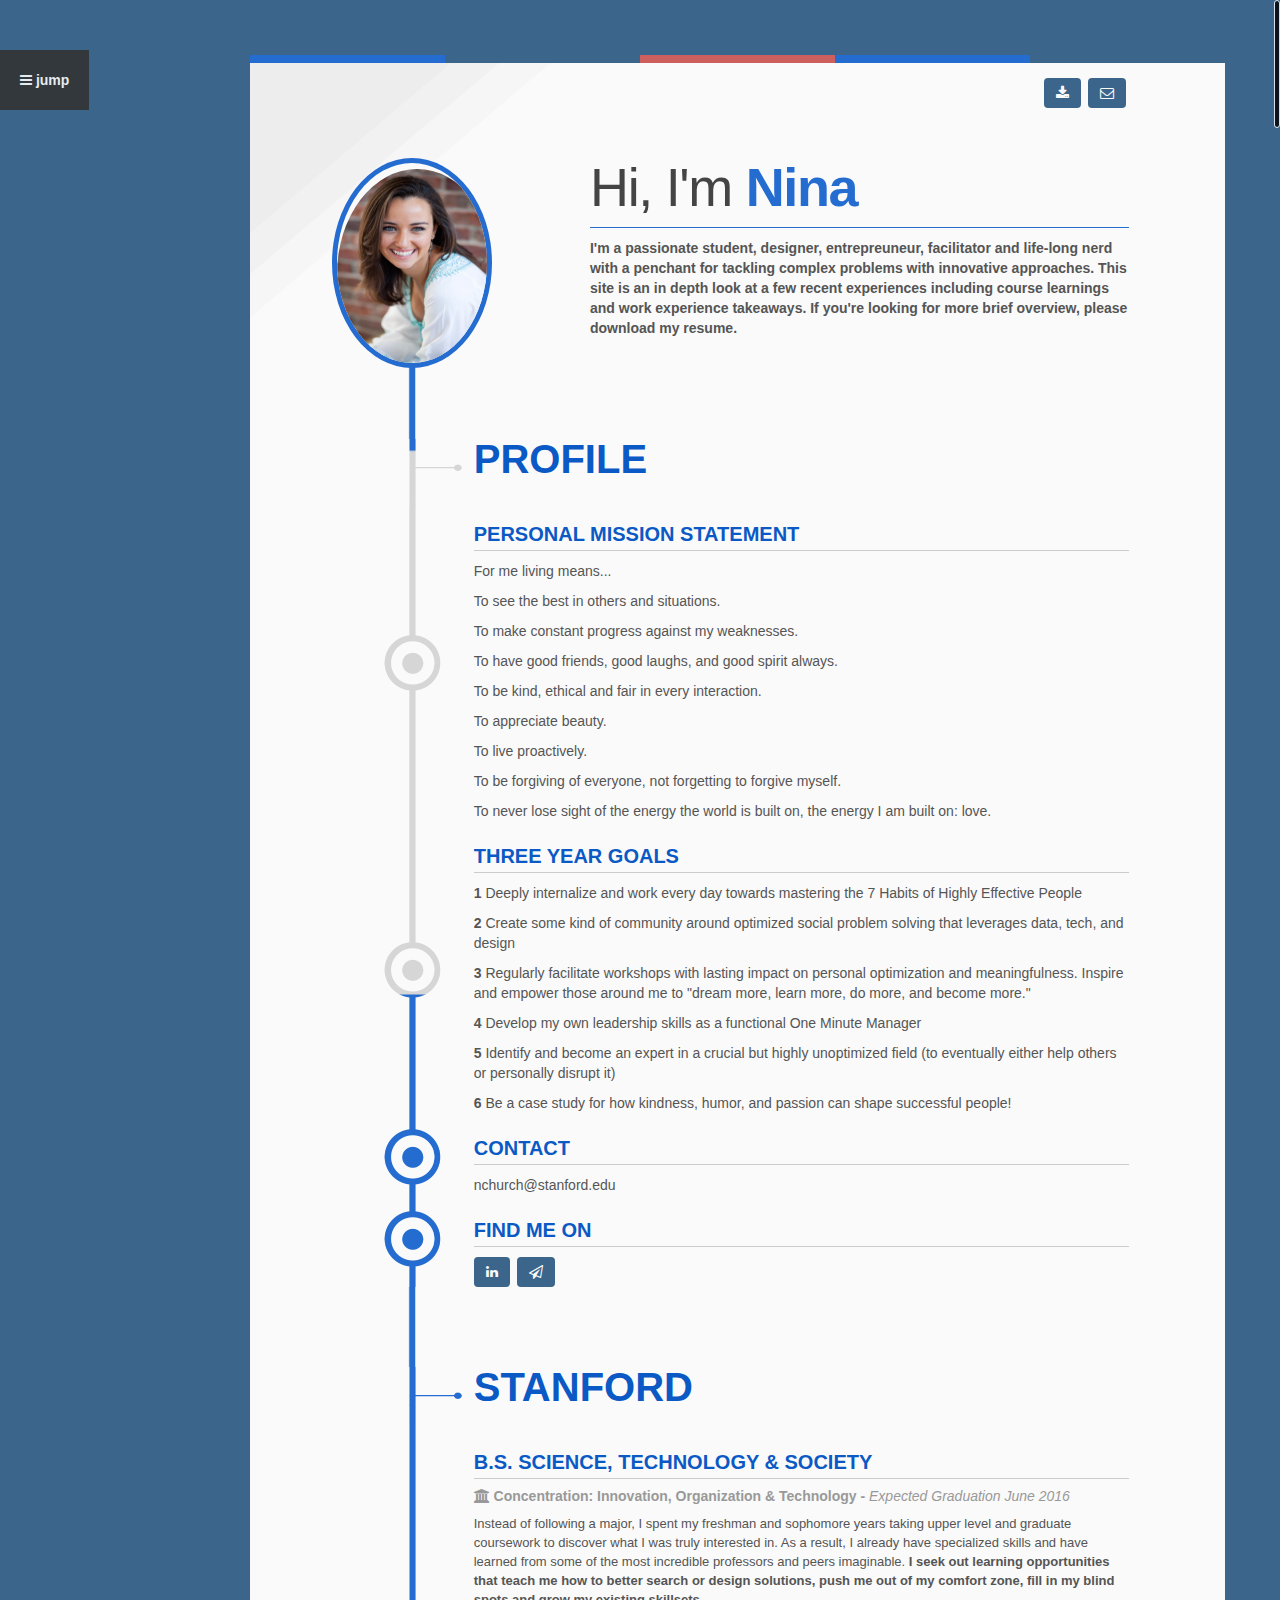
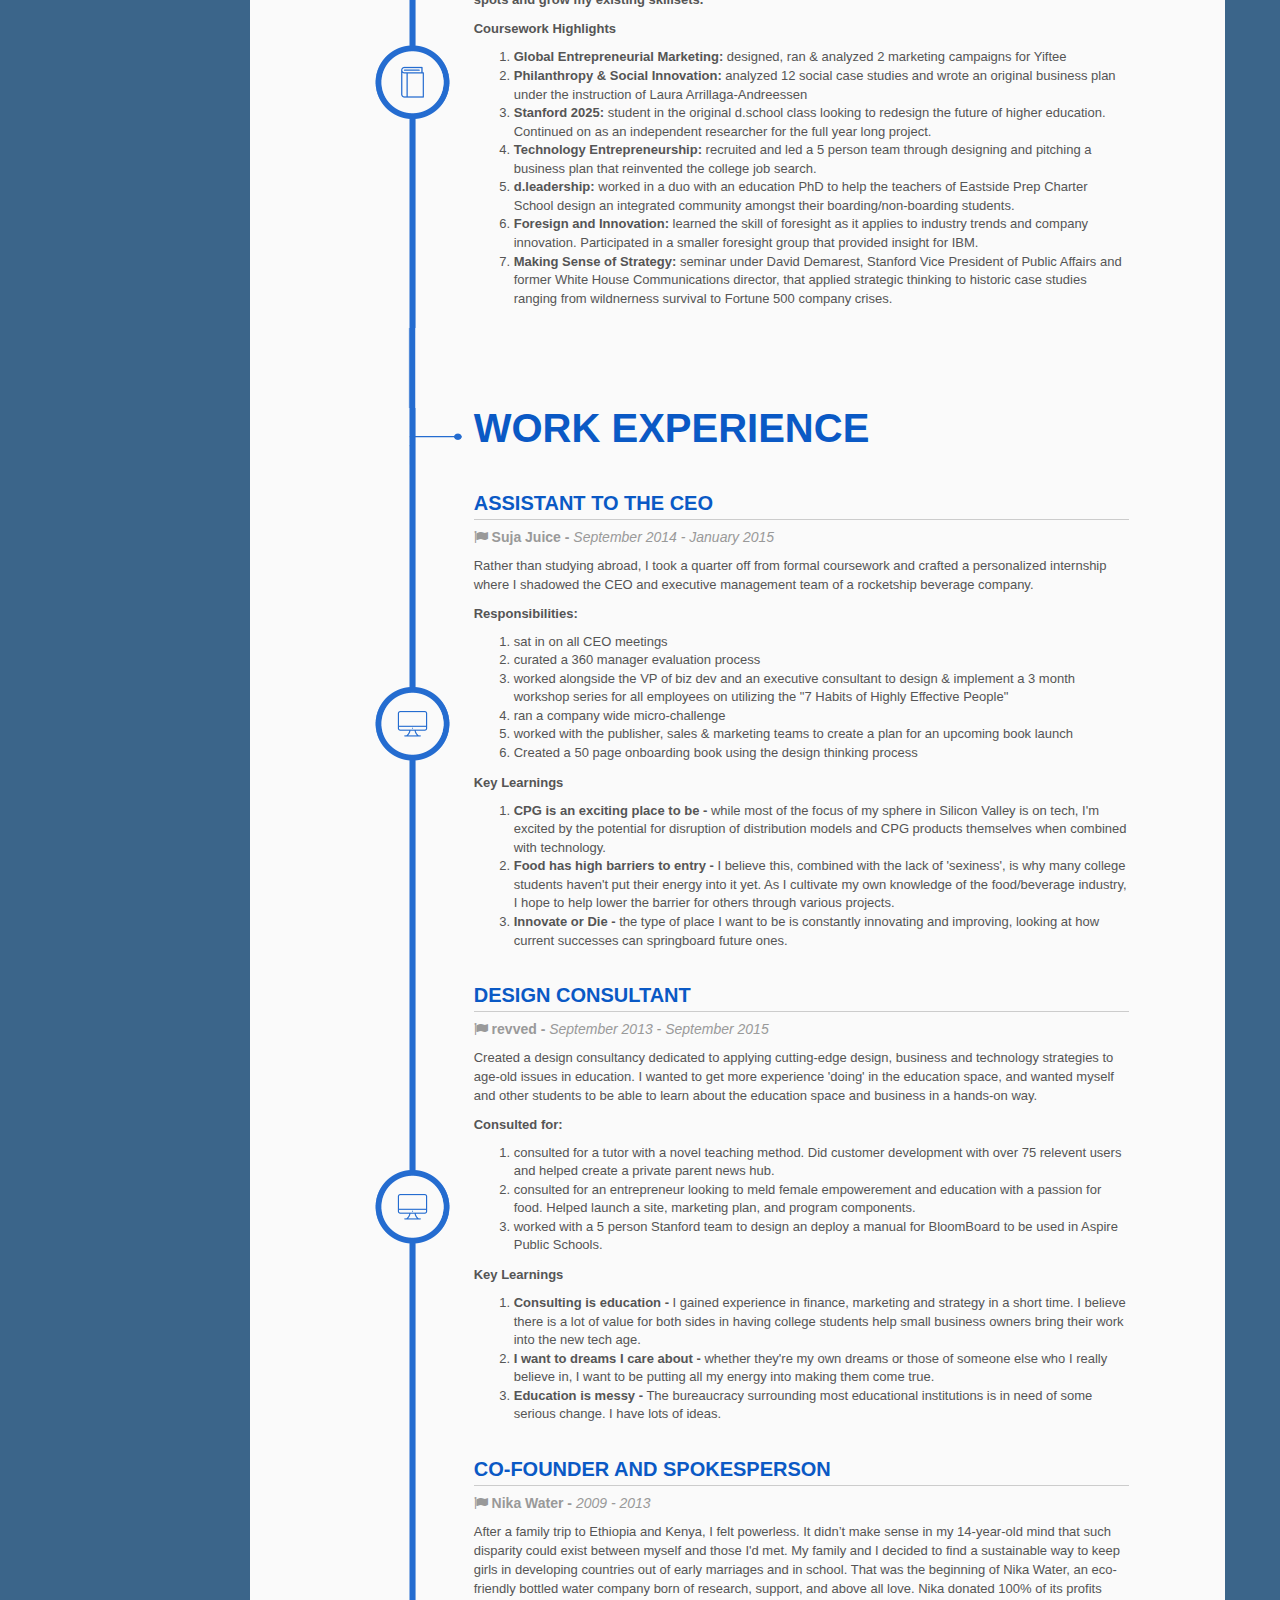
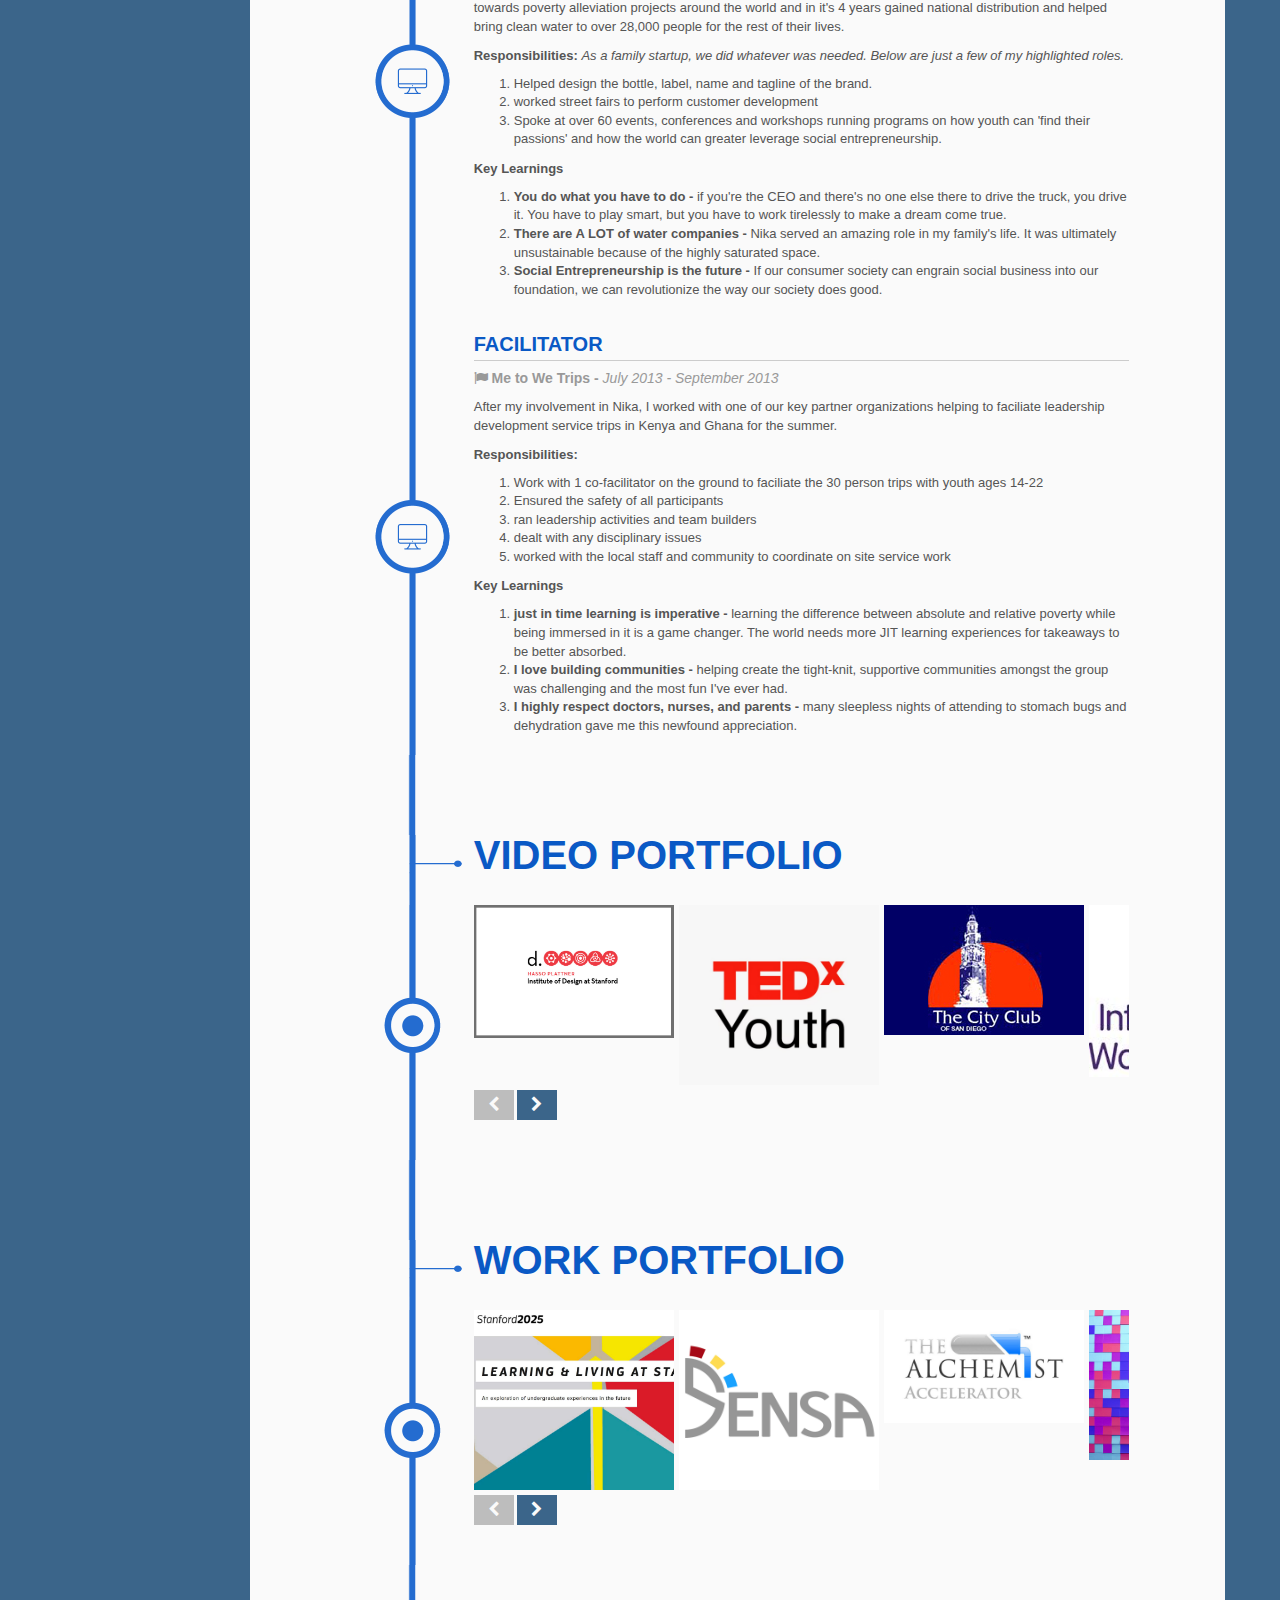
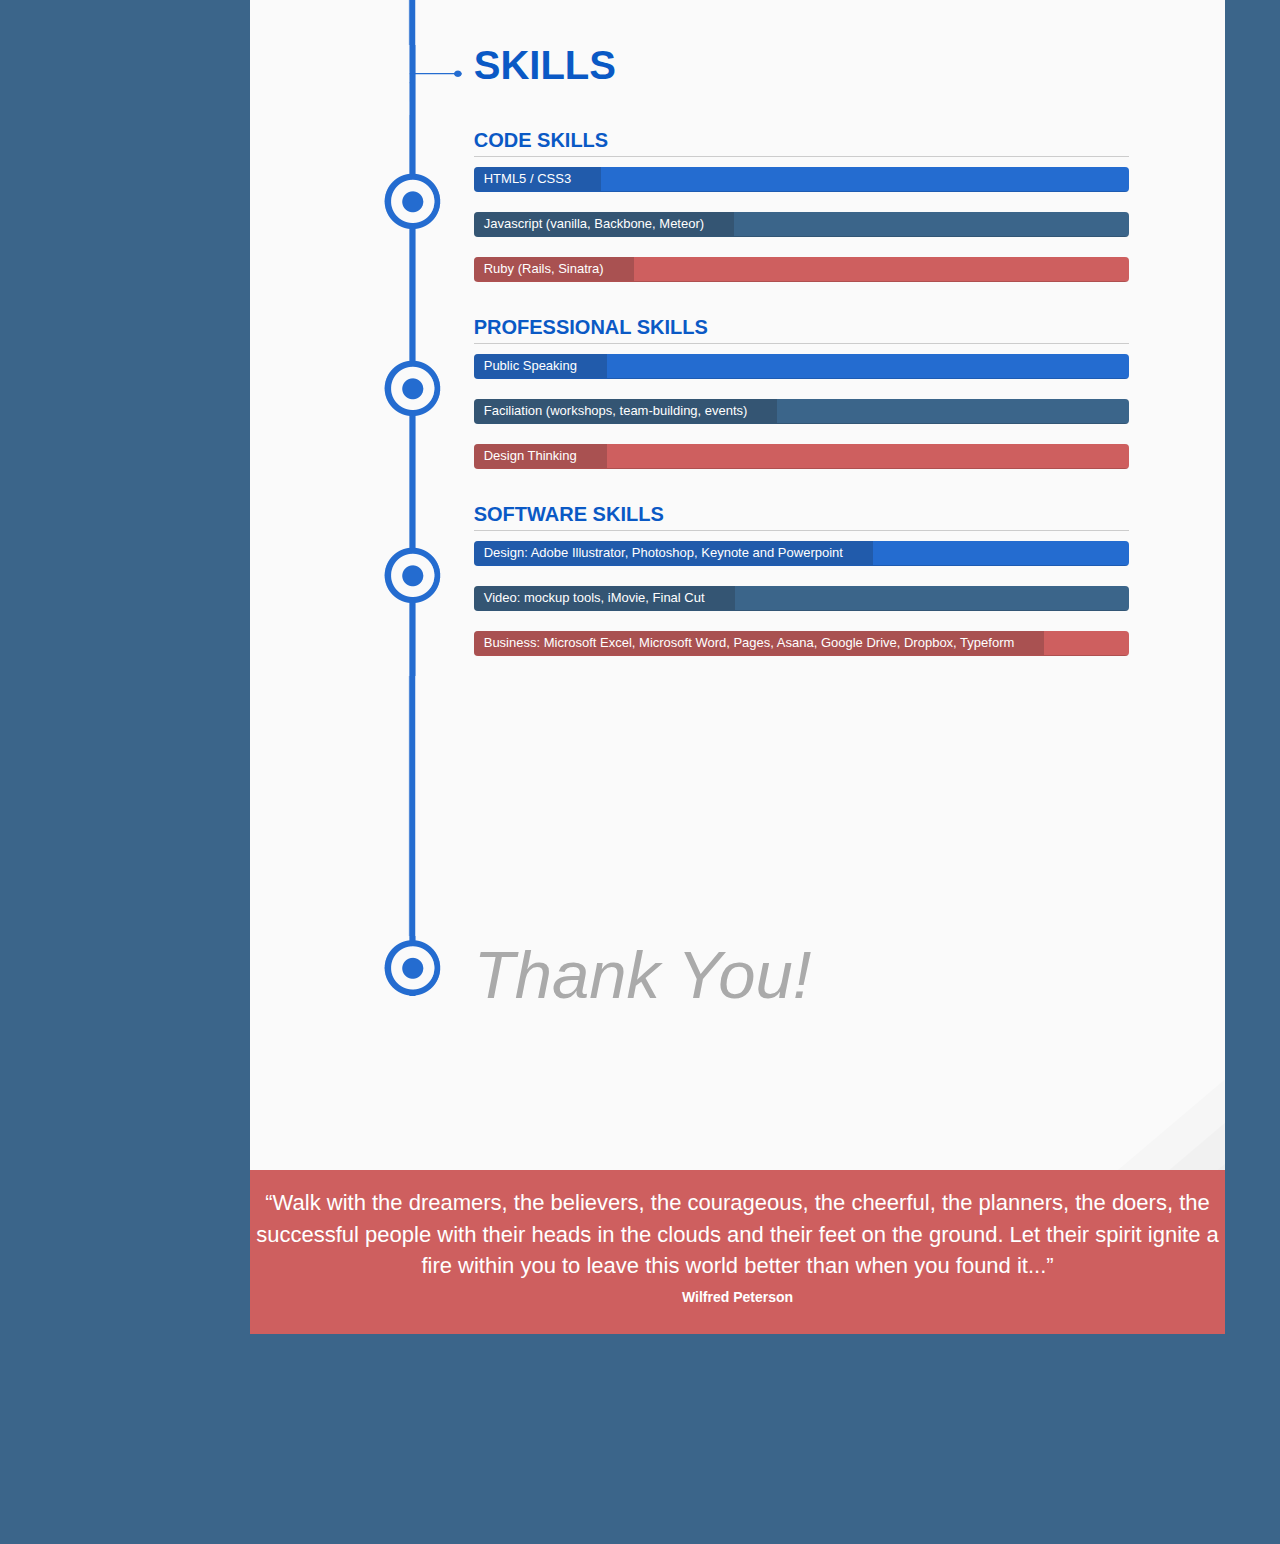
==== commit 19c0d620: "updated background and headshot" ====
--- a/home.html
+++ b/home.html
@@ -112,7 +112,7 @@
 
   <!-- Other Buttons -->
   <div class="side-menu-buttons">
-    <a href="files/onepagersmall.pdf" target="_blank" class="btn btn-side-menu"><i class="fa fa-download"></i> Download my resume</a>
+    <a href="public/files/onepagersmall.pdf" target="_blank" class="btn btn-side-menu"><i class="fa fa-download"></i> Download my resume</a>
     <a href="mailto:nchurch@stanford.edu" class="btn btn-side-menu"><i class="fa fa-envelope-o"></i> Send me a message</a>
   </div>
   <!-- /Other Buttons-->
@@ -144,7 +144,7 @@
       <div class="row">
         <div class="header-buttons col-md-10 col-md-offset-1">
           <!-- Download Resume Button -->
-          <a href="files/onepagersmall.pdf" target="_blank" class="btn btn-default btn-top-resume"><i class="fa fa-download"></i><span class="btn-hide-text">Download my resume</span></a>
+          <a href="public/files/onepagersmall.pdf" target="_blank" class="btn btn-default btn-top-resume"><i class="fa fa-download"></i><span class="btn-hide-text">Download my resume</span></a>
           <!-- /Download Resume Button -->
           <!-- Mail Button -->
           <a href="mailto:nchurch@stanford.edu" class="btn btn-default btn-top-message"><i class="fa fa-envelope-o"></i><span class="btn-hide-text">Send me a message</span></a>
@@ -161,7 +161,7 @@
           <div class="profile-pic">
             <div class="profile-border">
               <!-- Put your picture here ( 308px by 308px for retina display)-->
-              <img src="../public/img/h6.jpg" alt="">
+              <img src="../public/img/h1.jpg" alt="">
               <!-- /Put your picture here -->
             </div>
           </div>
@@ -691,7 +691,7 @@
                   <!-- Portfolio item -->
                     <div class="portfolio-item">
                       <!-- Link to the item image (Put the long description on  "a" title)-->
-                      <a href="https://www.youtube.com/watch?v=YHm0xH_Gdsk" class="nivobox" data-lightbox-gallery="portfolio">
+                      <a href="https://www.youtube.com/watch?v=YHm0xH_Gdsk" target="_blank" >
                         <div class="hover">
                           <p class="portfolio-item-title"><strong>Stanford 2025 Video</strong><br/> my vision for the future of ed</p>
                         </div>
@@ -709,7 +709,7 @@
                     <!-- Portfolio item -->
                     <div class="portfolio-item">
                       <!-- Link to the item image (Put the long description on  "a" title)-->
-                      <a href="https://www.youtube.com/watch?v=3uK92_RoTZ0" target="blank" class="nivobox" data-lightbox-gallery="portfolio">
+                      <a href="https://www.youtube.com/watch?v=3uK92_RoTZ0" target="blank" >
                         <div class="hover">
                           <!-- Item short title -->
                           <p class="portfolio-item-title"><strong>TEDx Youth Talk</strong><br/> speech on social entrepreneurship & youth</p>
@@ -728,7 +728,7 @@
                     <!-- Portfolio item -->
                     <div class="portfolio-item">
                       <!-- Link to the item image (Put the long description on  "a" title)-->
-                      <a href="https://www.youtube.com/watch?v=HIBPmLjkMHU" class="nivobox" data-lightbox-gallery="portfolio">
+                      <a href="https://www.youtube.com/watch?v=HIBPmLjkMHU" >
                         <div class="hover">
                           <!-- Item short title -->
                           <p class="portfolio-item-title"><strong>Future Leaders Panel</strong><br/> panel & speech on what motivated youth are doing </p>
@@ -747,7 +747,7 @@
                       <!-- Portfolio item -->
                     <div class="portfolio-item">
                       <!-- Link to the item image (Put the long description on  "a" title)-->
-                      <a href="https://www.youtube.com/watch?v=sNDqa2wyx5g" class="nivobox" data-lightbox-gallery="portfolio">
+                      <a href="https://www.youtube.com/watch?v=sNDqa2wyx5g" >
                         <div class="hover">
                           <!-- Item short title -->
                           <p class="portfolio-item-title"><strong>International Women's Breakfast Speech</strong><br/> "Voices of the Future" guest speaker </p>
@@ -766,7 +766,7 @@
                     <!-- Portfolio item -->
                     <div class="portfolio-item">
                       <!-- Link to the item image (Put the long description on  "a" title)-->
-                      <a href="https://www.youtube.com/watch?v=9LnByF7igtg" class="nivobox" data-lightbox-gallery="portfolio">
+                      <a href="https://www.youtube.com/watch?v=9LnByF7igtg" >
                         <div class="hover">
                           <!-- Item short title -->
                           <p class="portfolio-item-title"><strong>Nika Water Video</strong><br/>The Water Crisis</p>
@@ -786,7 +786,7 @@
                      <!-- Portfolio item -->
                     <div class="portfolio-item">
                       <!-- Link to the item image (Put the long description on  "a" title)-->
-                      <a href="https://www.youtube.com/watch?v=ZnsvHTLGuzw" target="_blank" class="nivobox" data-lightbox-gallery="portfolio">
+                      <a href="https://www.youtube.com/watch?v=ZnsvHTLGuzw" target="_blank" >
                         <div class="hover">
                           <!-- Item short title -->
                           <p class="portfolio-item-title"><strong>What would you do with a free afternoon?</strong><br/>Motivational Speech to 1000 person audience at USD</p>
@@ -866,7 +866,7 @@
                   <!-- Portfolio item -->
                     <div class="portfolio-item">
                       <!-- Link to the item image (Put the long description on  "a" title)-->
-                      <a href="http://www.stanford2025.com/#intro" target="_blank" class="nivobox" data-lightbox-gallery="portfolio">
+                      <a href="http://www.stanford2025.com/#intro" target="_blank" >
                         <div class="hover">
                           <p class="portfolio-item-title"><strong>Stanford 2025</strong><br/> overview of higher ed design project</p>
                         </div>
@@ -884,7 +884,7 @@
                     <!-- Portfolio item -->
                     <div class="portfolio-item">
                       <!-- Link to the item image (Put the long description on  "a" title)-->
-                      <a href="http://www.sensaimpact.com/" target="_blank" class="nivobox" data-lightbox-gallery="portfolio">
+                      <a href="http://www.sensaimpact.com/" target="_blank" >
                         <div class="hover">
                           <p class="portfolio-item-title"><strong>SENSA</strong><br/> co-founder of the Social Entrepreneurial Student's Association</p>
                         </div>
@@ -902,7 +902,7 @@
                     <!-- Portfolio item -->
                     <div class="portfolio-item">
                       <!-- Link to the item image (Put the long description on  "a" title)-->
-                      <a href="files/alchemist_findings.pdf" target="_blank" title="download the pdf" class="nivobox" data-lightbox-gallery="portfolio">
+                      <a href="public/files/alchemist_findings.pdf" target="_blank" title="download the pdf" >
                         <div class="hover">
                           <!-- Item short title -->
                           <p class="portfolio-item-title"><strong>The Alchemist's Accelerator</strong><br/> online education project</p>
@@ -921,7 +921,7 @@
                     <!-- Portfolio item -->
                     <div class="portfolio-item">
                       <!-- Link to the item image (Put the long description on  "a" title)-->
-                      <a href="files/toolkit.pdf" target="blank" title="download the file" class="nivobox" data-lightbox-gallery="portfolio">
+                      <a href="public/files/toolkit.pdf" target="blank" title="download the file" >
                         <div class="hover">
 
                           <!-- Item short title -->
@@ -941,7 +941,7 @@
                     <!-- Portfolio item -->
                     <div class="portfolio-item">
                       <!-- Link to the item image (Put the long description on  "a" title)-->
-                      <a href="files/microchallenge_graphics.pdf" target="blank" class="nivobox" data-lightbox-gallery="portfolio">
+                      <a href="public/files/microchallenge_graphics.pdf" target="blank" >
                         <div class="hover">
 
                           <!-- Item short title -->
@@ -961,7 +961,7 @@
                     <!-- Portfolio item -->
                     <div class="portfolio-item">
                       <!-- Link to the item image (Put the long description on  "a" title)-->
-                      <a href="files/yifteeanalysis.pdf" target="blank"title="download yiftee analysis" class="nivobox" data-lightbox-gallery="portfolio">
+                      <a href="public/files/yifteeanalysis.pdf" target="blank"title="download yiftee analysis" >
                         <div class="hover">
                           <!-- Item short title -->
                           <p class="portfolio-item-title"><strong>Yiftee Marketing Analysis</strong><br/>Global Entrepreneurial Markeing Project</p>
@@ -980,7 +980,7 @@
                      <!-- Portfolio item -->
                     <div class="portfolio-item">
                       <!-- Link to the item image (Put the long description on  "a" title)-->
-                      <a href="files/jobfitanalysis.pdf" target="_blank" title="download the pdf" class="nivobox" data-lightbox-gallery="portfolio">
+                      <a href="public/files/jobfitanalysis.pdf" target="_blank" title="download the pdf" >
                         <div class="hover">
                           <!-- Item short title -->
                           <p class="portfolio-item-title"><strong>[Jobfit]</strong><br/>tech entrepreneurship class industry and idea analysis</p>
@@ -999,7 +999,7 @@
                     <!-- Portfolio item -->
                     <div class="portfolio-item">
                       <!-- Link to the item image (Put the long description on  "a" title)-->
-                      <a href="http://nikawater.org/" target="_blank" class="nivobox" data-lightbox-gallery="portfolio">
+                      <a href="http://nikawater.org/" target="_blank" >
                         <div class="hover">
                           <!-- Item short title -->
                           <p class="portfolio-item-title"><strong>Nika Water Website</strong><br/>Eco-friendly bottled water that donates 100% of its profits towards poverty alleviation projects</p>
@@ -1019,7 +1019,7 @@
                     <!-- Portfolio item -->
                     <div class="portfolio-item">
                       <!-- Link to the item image (Put the long description on  "a" title)-->
-                      <a href="http://csi.gsb.stanford.edu/sehub" target="_blank" class="nivobox" data-lightbox-gallery="portfolio">
+                      <a href="http://csi.gsb.stanford.edu/sehub" target="_blank" >
                         <div class="hover">
                           <!-- Item short title -->
                           <p class="portfolio-item-title"><strong>Stanford GSB Social Entrepreneurship Hub</strong><br/>Researcher</p>
--- a/public/css/styles.css
+++ b/public/css/styles.css
@@ -31,7 +31,7 @@
 ! 1. General
 ========================================================== */
 .color1 {
-  color: #249991;
+  color: #246CD0;
 }
 .color2 {
   color: #3b658a;
@@ -53,7 +53,7 @@
 }
 body {
   font-family: 'Open Sans', sans-serif;
-  background-image: url('../img/background2.jpg');
+  background-image: url('../public/img/b5.jpg');
   background-attachment: fixed;
   background-repeat: repeat-x;
   background-color: #3b658a;
@@ -82,7 +82,7 @@
 }
 h1,
 h2 {
-  color: #249991;
+  color: #246CD0;
   margin-top: 0;
 }
 h3 {
@@ -115,8 +115,8 @@
   color: #fafafa;
 }
 .btn-primary {
-  background: #249991;
-  border: #249991;
+  background: #246CD0;
+  border: #246CD0;
   color: #fafafa;
 }
 .btn-primary:hover {
@@ -171,7 +171,7 @@
   font-size: 36px;
   color: #444444;
   letter-spacing: -1pt;
-  border-bottom: 1px solid #249991;
+  border-bottom: 1px solid #246CD0;
   padding-bottom: 10px;
   font-weight: 200;
   margin-top: 15px;
@@ -204,7 +204,7 @@
 }
 .section-title {
   text-transform: uppercase;
-  color: #2a5479;
+  color: #0A59C5;
   font-weight: bold;
   font-size: 40px;
   line-height: 40px;
@@ -221,7 +221,7 @@
   }
 }
 .section-item-title-1 {
-  color: #3b658a;
+  color: #0A59C5;
   border-bottom: 1px solid #ccc;
   padding-bottom: 5px;
   font-weight: bold;
@@ -236,7 +236,7 @@
   width: 100%;
   height: 100%;
   background: #2a5479;
-  color: #249991;
+  color: #246CD0;
   position: fixed;
   top: 0;
   left: 0;
@@ -295,10 +295,10 @@
   height: 8px;
   width: 20%;
   float: left;
-  background: #249991;
+  background: #246CD0;
 }
 .top-color1 {
-  background: #249991;
+  background: #246CD0;
 }
 .top-color2 {
   background: #3b658a;
@@ -497,16 +497,16 @@
   border-radius: 100%;
   -moz-border-radius: 100%;
   -webkit-border-radius: 100%;
-  width: 210px;
+  width: 160px;
   height: 210px;
-  border: 5px solid #249991;
+  border: 5px solid #246CD0;
   overflow: hidden;
   margin: 0 auto;
   background: #fafafa;
 }
 .profile-pic img {
-  width: 170px;
-  height: 188px;
+  width: 160px;
+  height: 210px;
   margin-top: 6px;
   border-radius: 100%;
   -moz-border-radius: 100%;
@@ -520,7 +520,7 @@
 ! 8. Vertical Timeline
 ========================================================== */
 .timeline-wrap {
-  background: #249991;
+  background: #246CD0;
   position: relative;
   z-index: 88;
 }
@@ -653,7 +653,7 @@
   list-style: none;
 }
 .progress-bar {
-  background: #249991;
+  background: #246CD0;
   width: 20%;
 }
 .progress-bar-2 {
@@ -797,7 +797,7 @@
 }
 input.form-control,
 textarea.form-control {
-  background: #249991;
+  background: #246CD0;
   border: 0px solid #35aaa2;
   padding-top: -2px;
   border-radius: 5px;
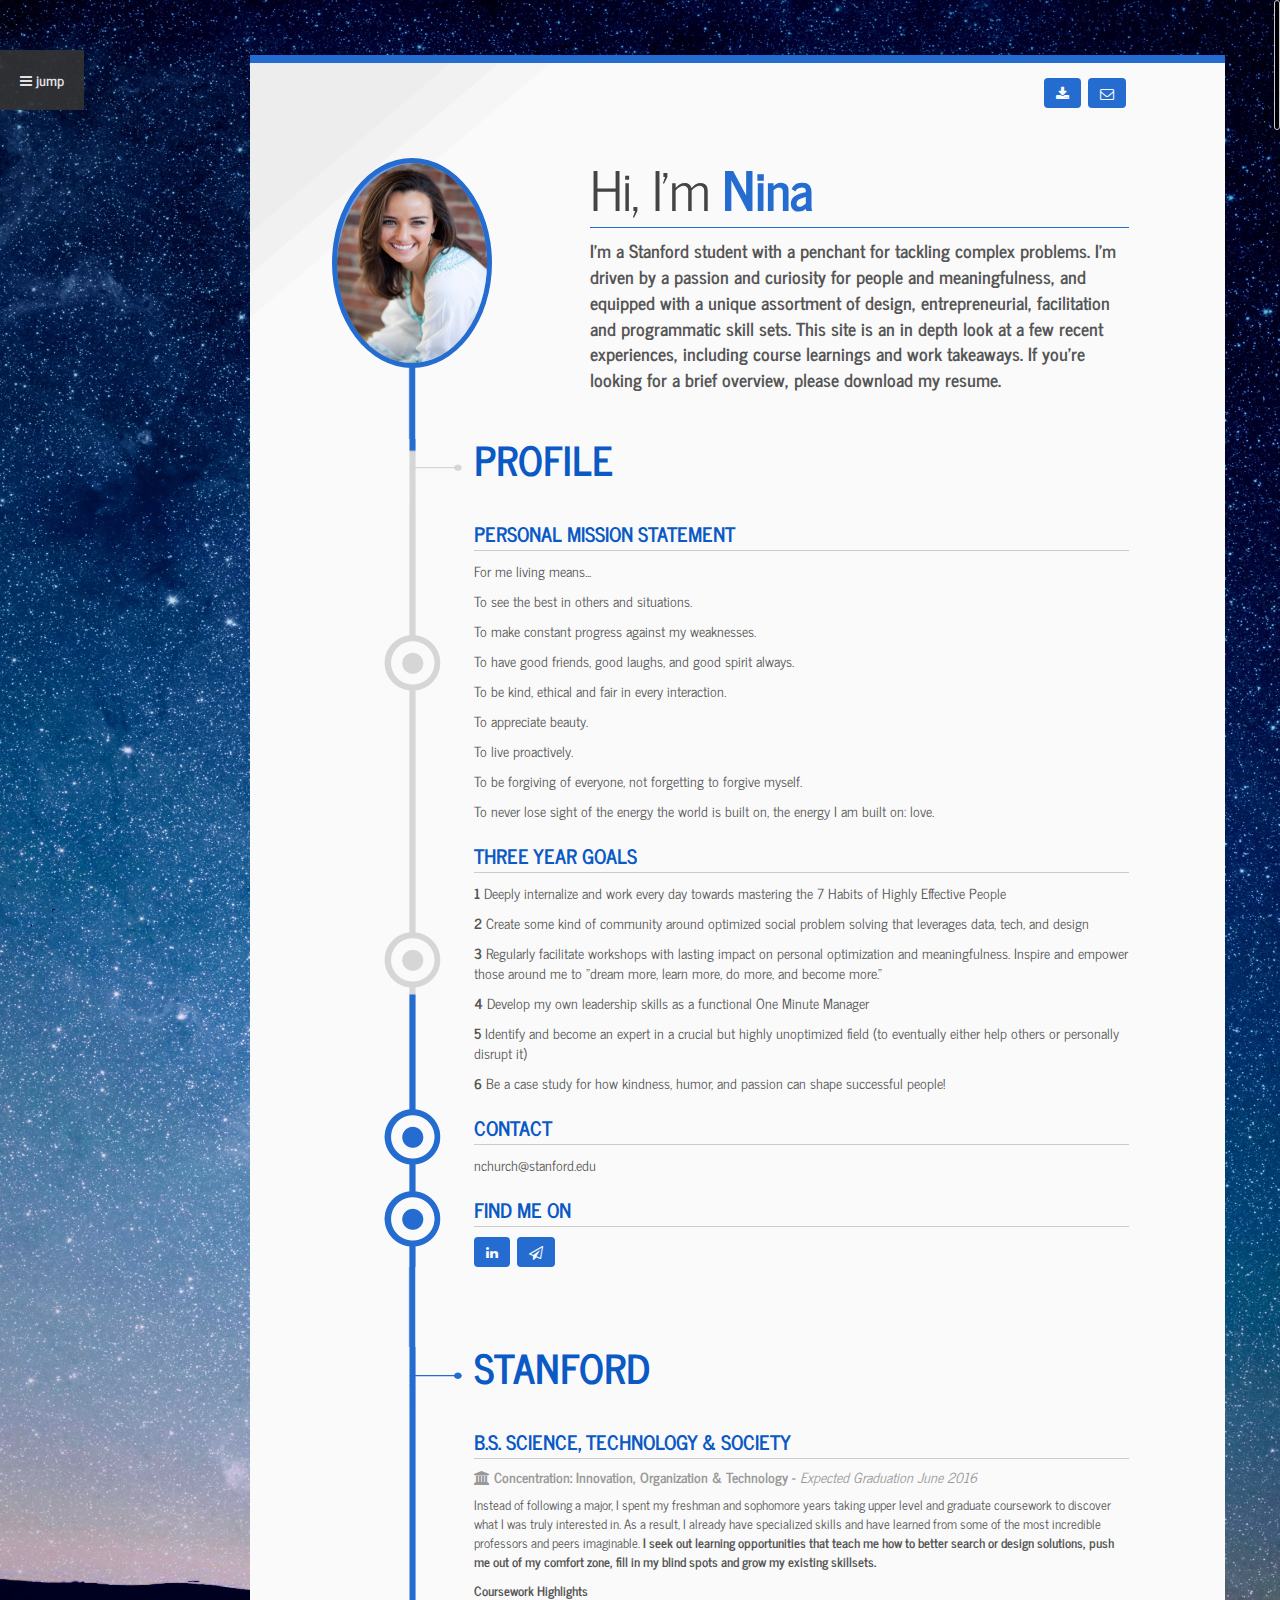
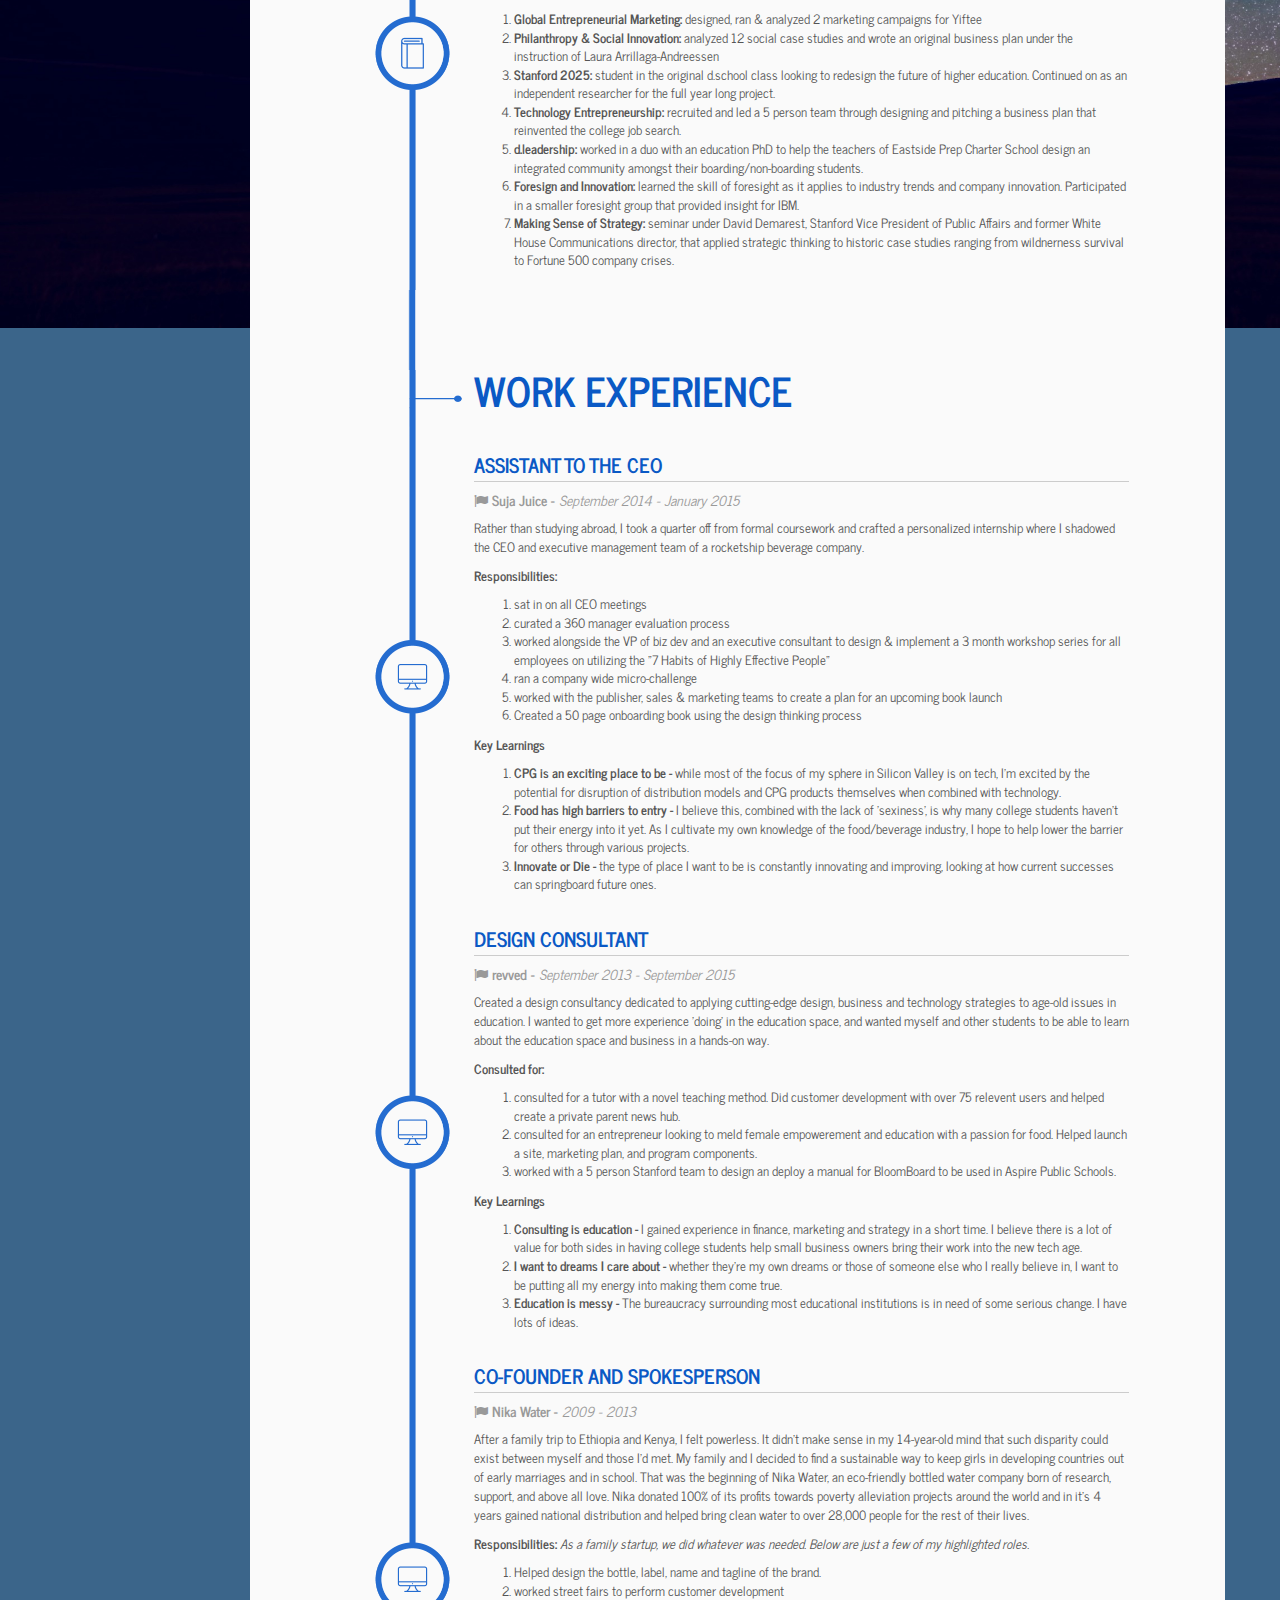
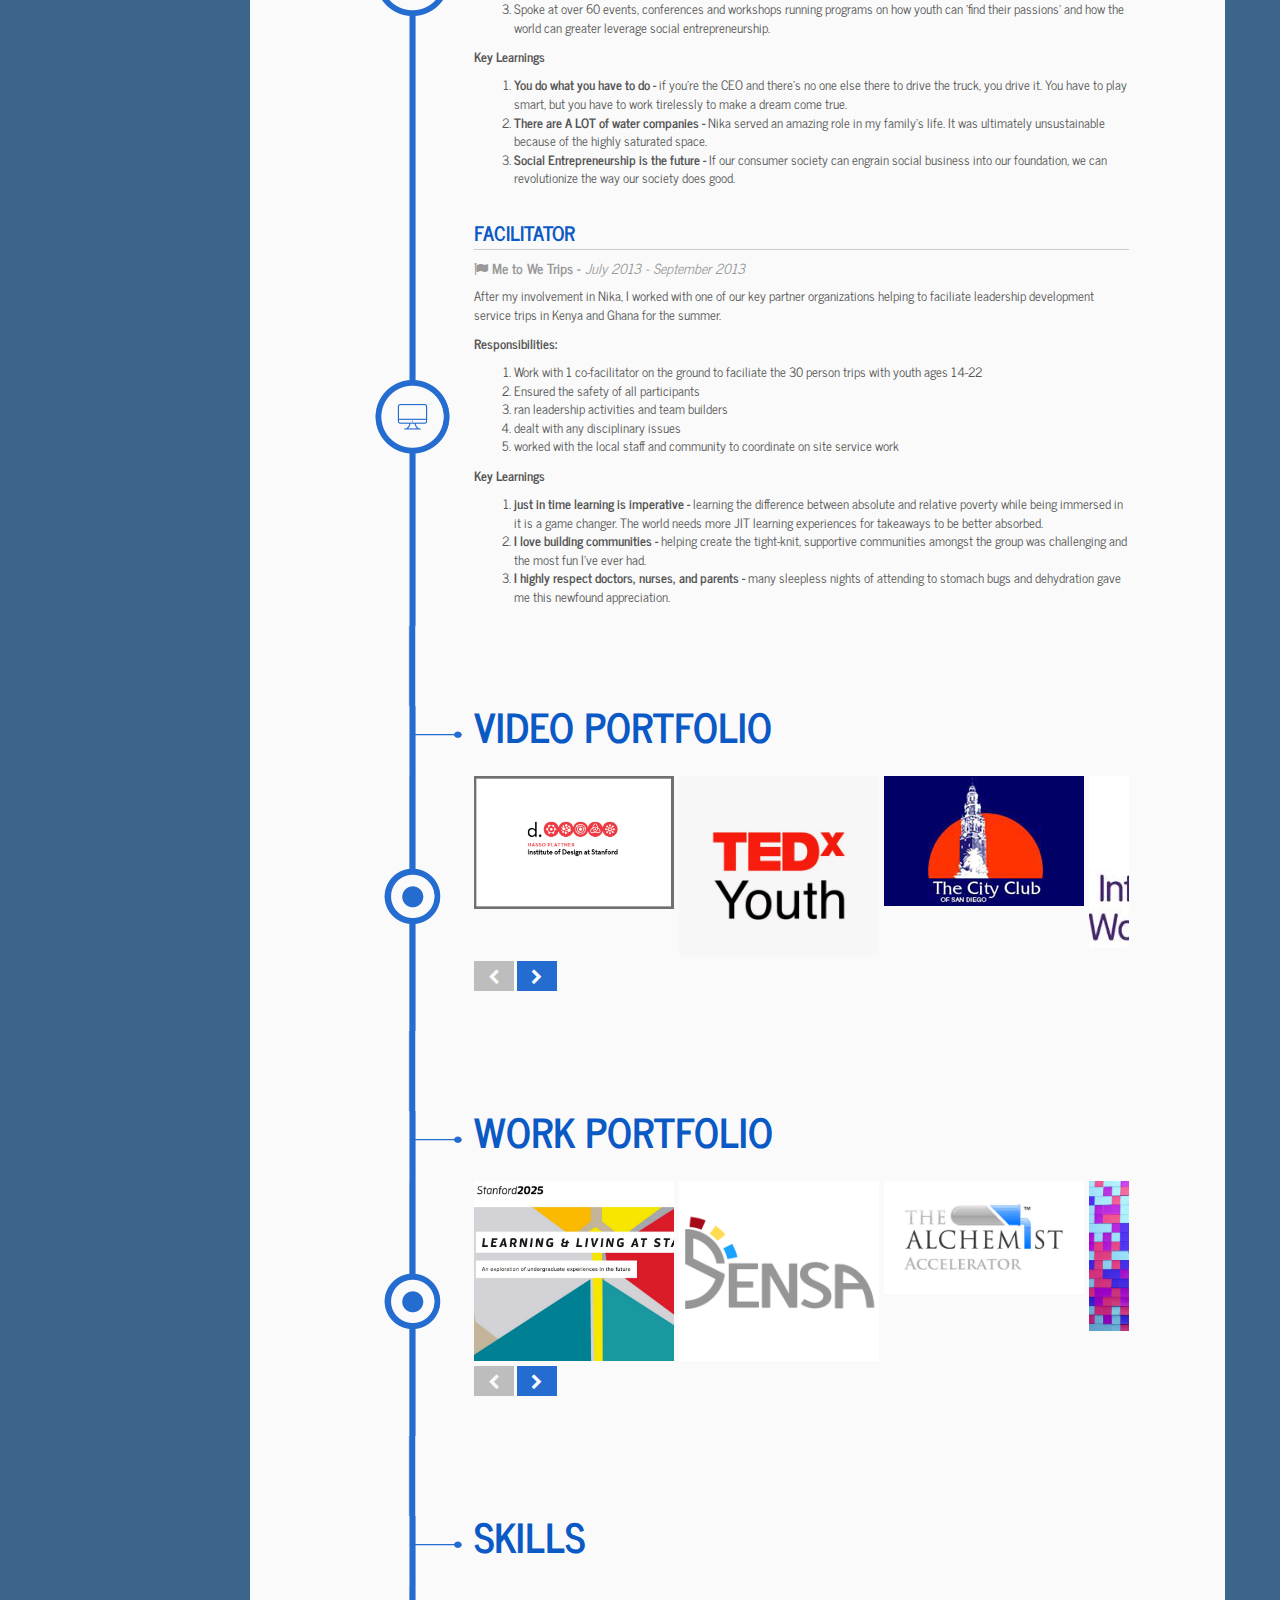
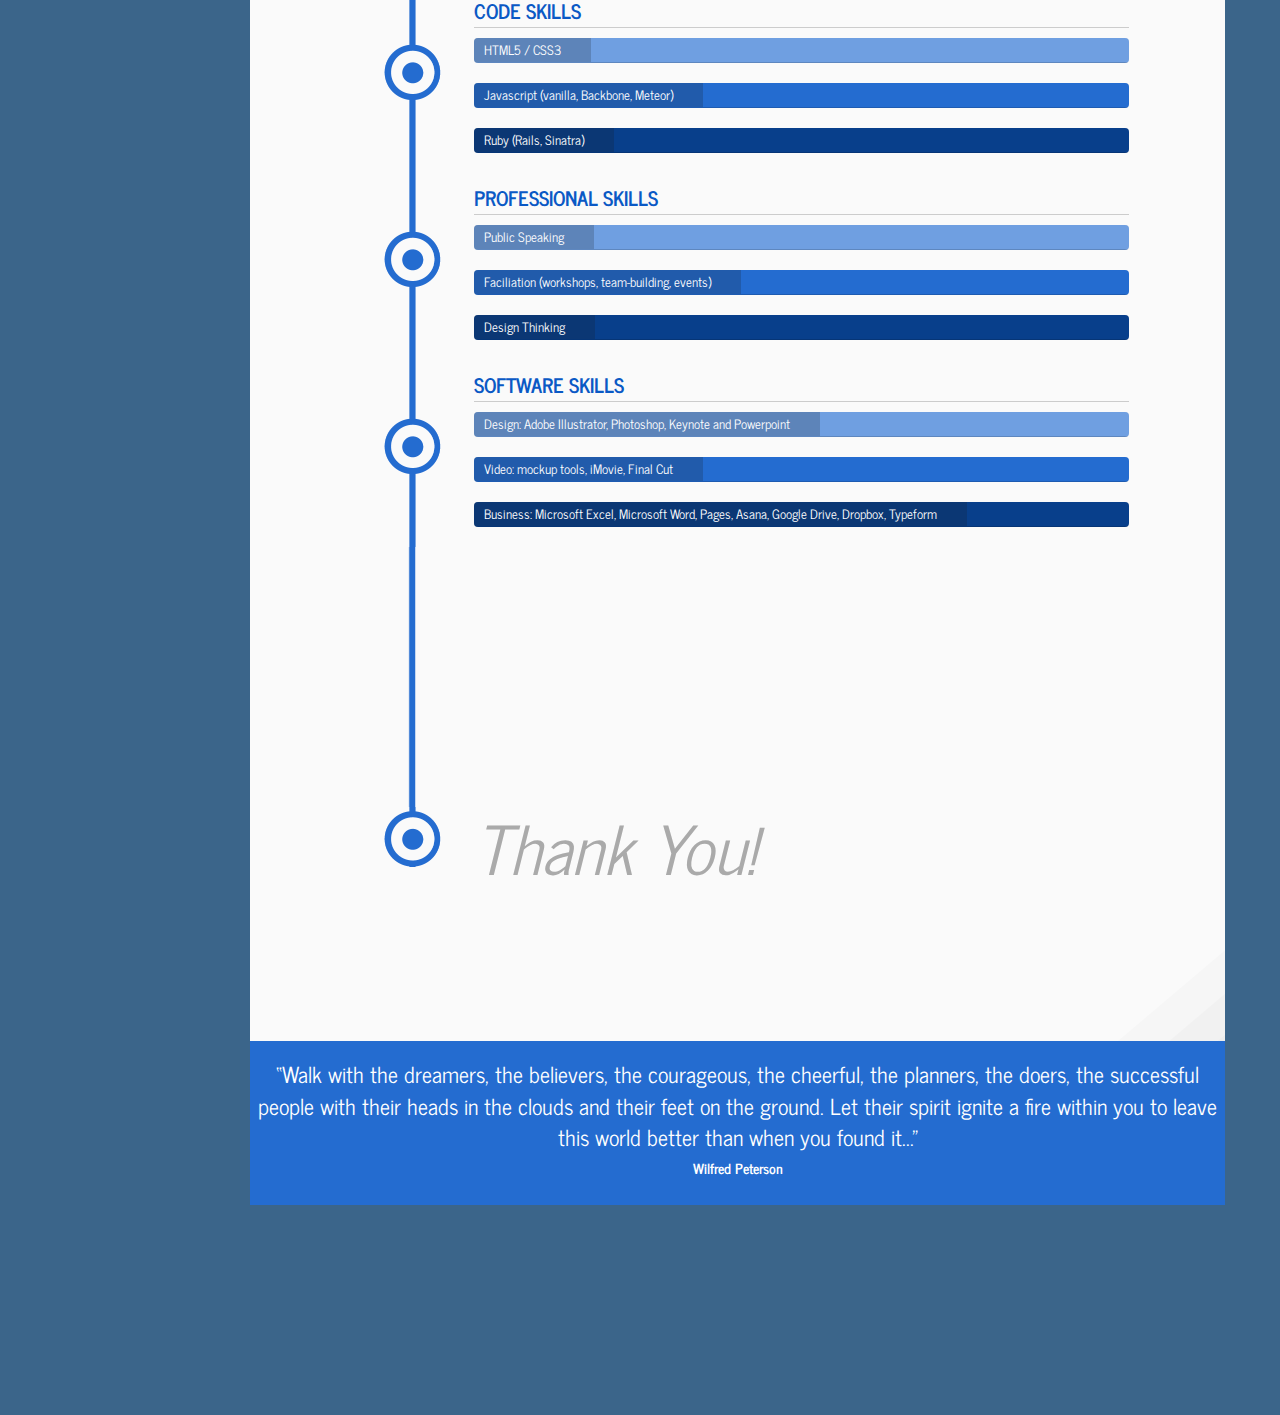
==== commit e679b664: "added smaller one pager file" ====
--- a/home.html
+++ b/home.html
@@ -177,7 +177,7 @@
 
           <!-- Description -->
           <p id="intro-title-text"><strong>
-            I'm a passionate student, designer, entrepreuneur, facilitator and life-long nerd with a penchant for tackling complex problems with innovative approaches. This site is an in depth look at a few recent experiences including course learnings and work experience takeaways. If you're looking for more brief overview, please download my resume.
+            I'm a Stanford student with a penchant for tackling complex problems. I'm driven by a passion and curiosity for people and meaningfulness, and equipped with a unique assortment of design, entrepreneurial, facilitation and programmatic skill sets. This site is an in depth look at a few recent experiences, including course learnings and work takeaways. If you're looking for a brief overview, please download my resume.
           </strong></p>
 
           <!-- /Description -->
--- a/public/css/styles.css
+++ b/public/css/styles.css
@@ -33,14 +33,9 @@
 .color1 {
   color: #246CD0;
 }
-.color2 {
-  color: #3b658a;
-}
-.color3 {
-  color: #ce5f5f;
-}
+
 .font1 {
-  font-family: 'Open Sans', sans-serif;
+  font-family: 'News Cycle', sans-serif;
 }
 .bold {
   font-weight: bold;
@@ -52,8 +47,9 @@
   background-size: cover;
 }
 body {
-  font-family: 'Open Sans', sans-serif;
-  background-image: url('../public/img/b5.jpg');
+  font-family: 'News Cycle', sans-serif;
+  font-size: 16px;
+  background-image: url('../img/b7.jpeg');
   background-attachment: fixed;
   background-repeat: repeat-x;
   background-color: #3b658a;
@@ -106,12 +102,12 @@
   padding-left: 6px;
 }
 .btn-default {
-  background: #3b658a;
+  background: #246CD0;
   color: #fafafa;
   border: #3b658a;
 }
 .btn-default:hover {
-  background: #194368 !important;
+  background: #808080 !important;
   color: #fafafa;
 }
 .btn-primary {
@@ -124,7 +120,7 @@
   color: #fafafa;
 }
 .btn-secondary {
-  background: #ce5f5f;
+  background: #246CD0;
   border: #ce5f5f;
   color: #fafafa;
 }
@@ -158,9 +154,14 @@
   color: #555555;
 }
 .profile-intro p {
-  font-size: 16px;
-  text-align: center;
-}
+  font-size: 18px;
+  text-align: center;
+}
+
+#intro-title-text {
+  font-size: 18px;
+}
+
 @media (min-width: 768px) {
   .profile-intro p {
     text-align: left;
@@ -235,7 +236,7 @@
 #page-loader {
   width: 100%;
   height: 100%;
-  background: #2a5479;
+  background: #246CD0;
   color: #246CD0;
   position: fixed;
   top: 0;
@@ -300,12 +301,12 @@
 .top-color1 {
   background: #246CD0;
 }
-.top-color2 {
+/*.top-color2 {
   background: #3b658a;
 }
 .top-color3 {
   background: #ce5f5f;
-}
+}*/
 /* ==========================================================
 ! 5. Side Menu
 ========================================================== */
@@ -502,12 +503,12 @@
   border: 5px solid #246CD0;
   overflow: hidden;
   margin: 0 auto;
-  background: #fafafa;
+  background: #6F9FE1;
 }
 .profile-pic img {
   width: 160px;
   height: 210px;
-  margin-top: 6px;
+  margin-top: 0px;
   border-radius: 100%;
   -moz-border-radius: 100%;
   -webkit-border-radius: 100%;
@@ -653,14 +654,14 @@
   list-style: none;
 }
 .progress-bar {
+  background: #6F9FE1;
+  width: 20%;
+}
+.progress-bar-2 {
   background: #246CD0;
-  width: 20%;
-}
-.progress-bar-2 {
-  background: #3b658a;
 }
 .progress-bar-3 {
-  background: #ce5f5f;
+  background: #083F8B;
 }
 /* ==========================================================
 ! 11. Section: Portfolio
@@ -753,7 +754,7 @@
   display: inline-block;
   height: 30px;
   width: 40px;
-  background: #3b658a;
+  background: #246CD0;
   color: #fafafa;
   text-align: center;
   line-height: 30px;
@@ -765,7 +766,7 @@
 .bx-prev:hover,
 .bx-next:hover {
   color: #fff;
-  background: #083257;
+  background: #6F9FE1;
 }
 /* ==========================================================
 ! 12. Section: Contact
@@ -936,10 +937,12 @@
 ! 14. Footer
 ========================================================== */
 #footer {
-  background: #ce5f5f;
+  background: #246CD0;
   color: #fff;
   padding-top: 17px;
   padding-bottom: 17px;
+  padding-left: 5px;
+  padding-right: 5px;
   text-align: center;
   margin-top: 130px;
 }
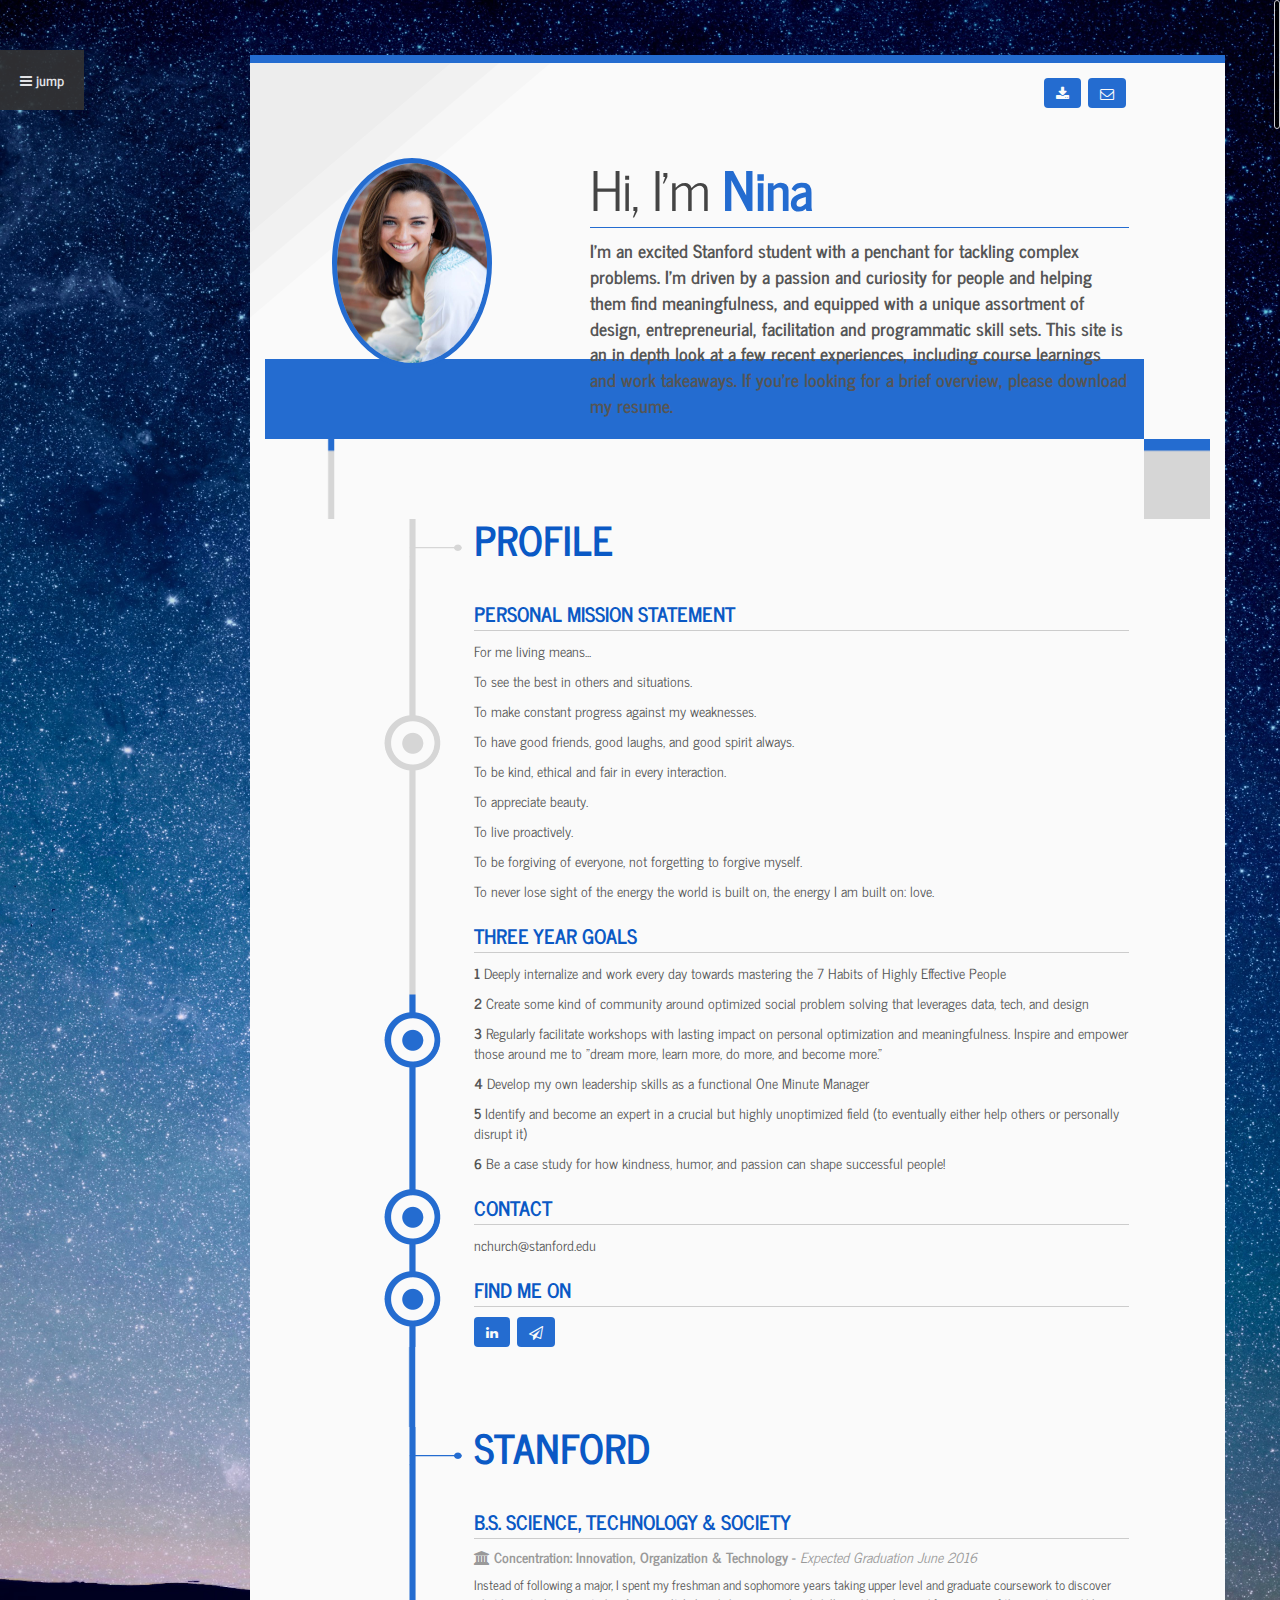
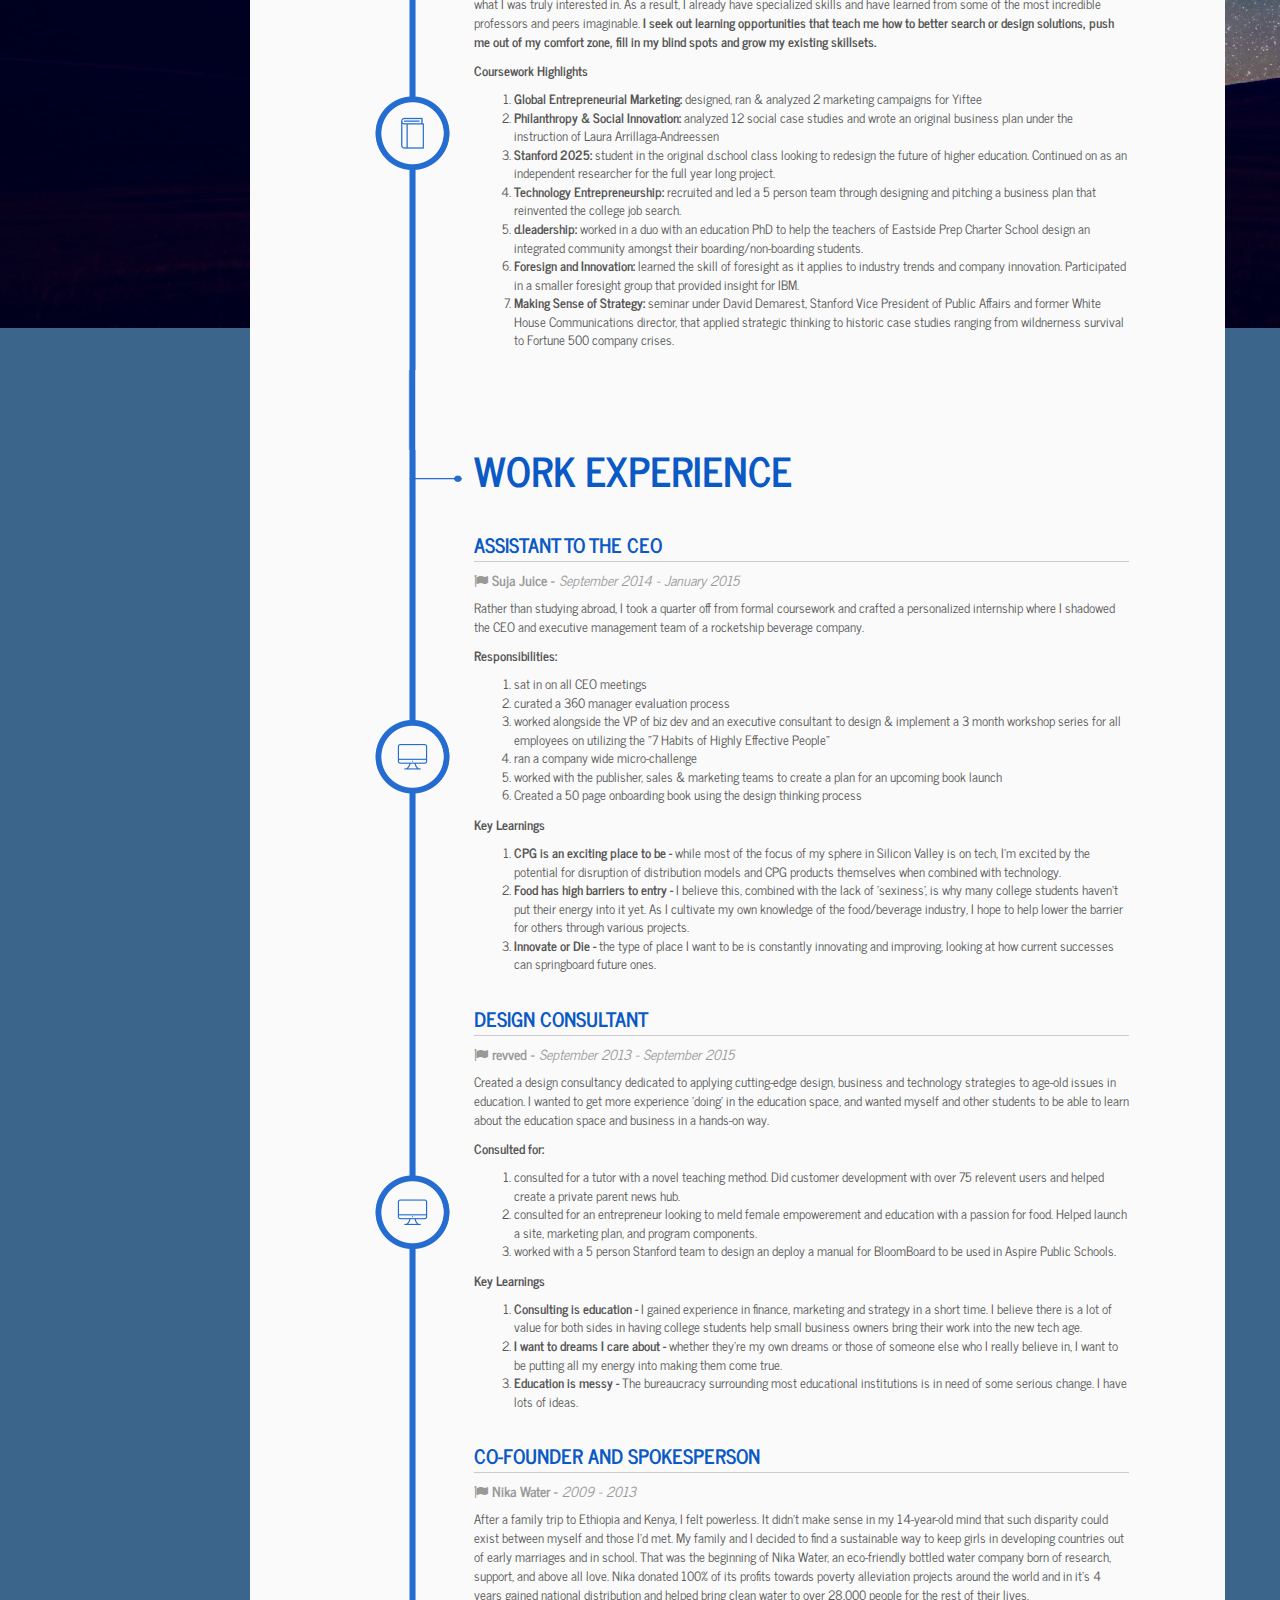
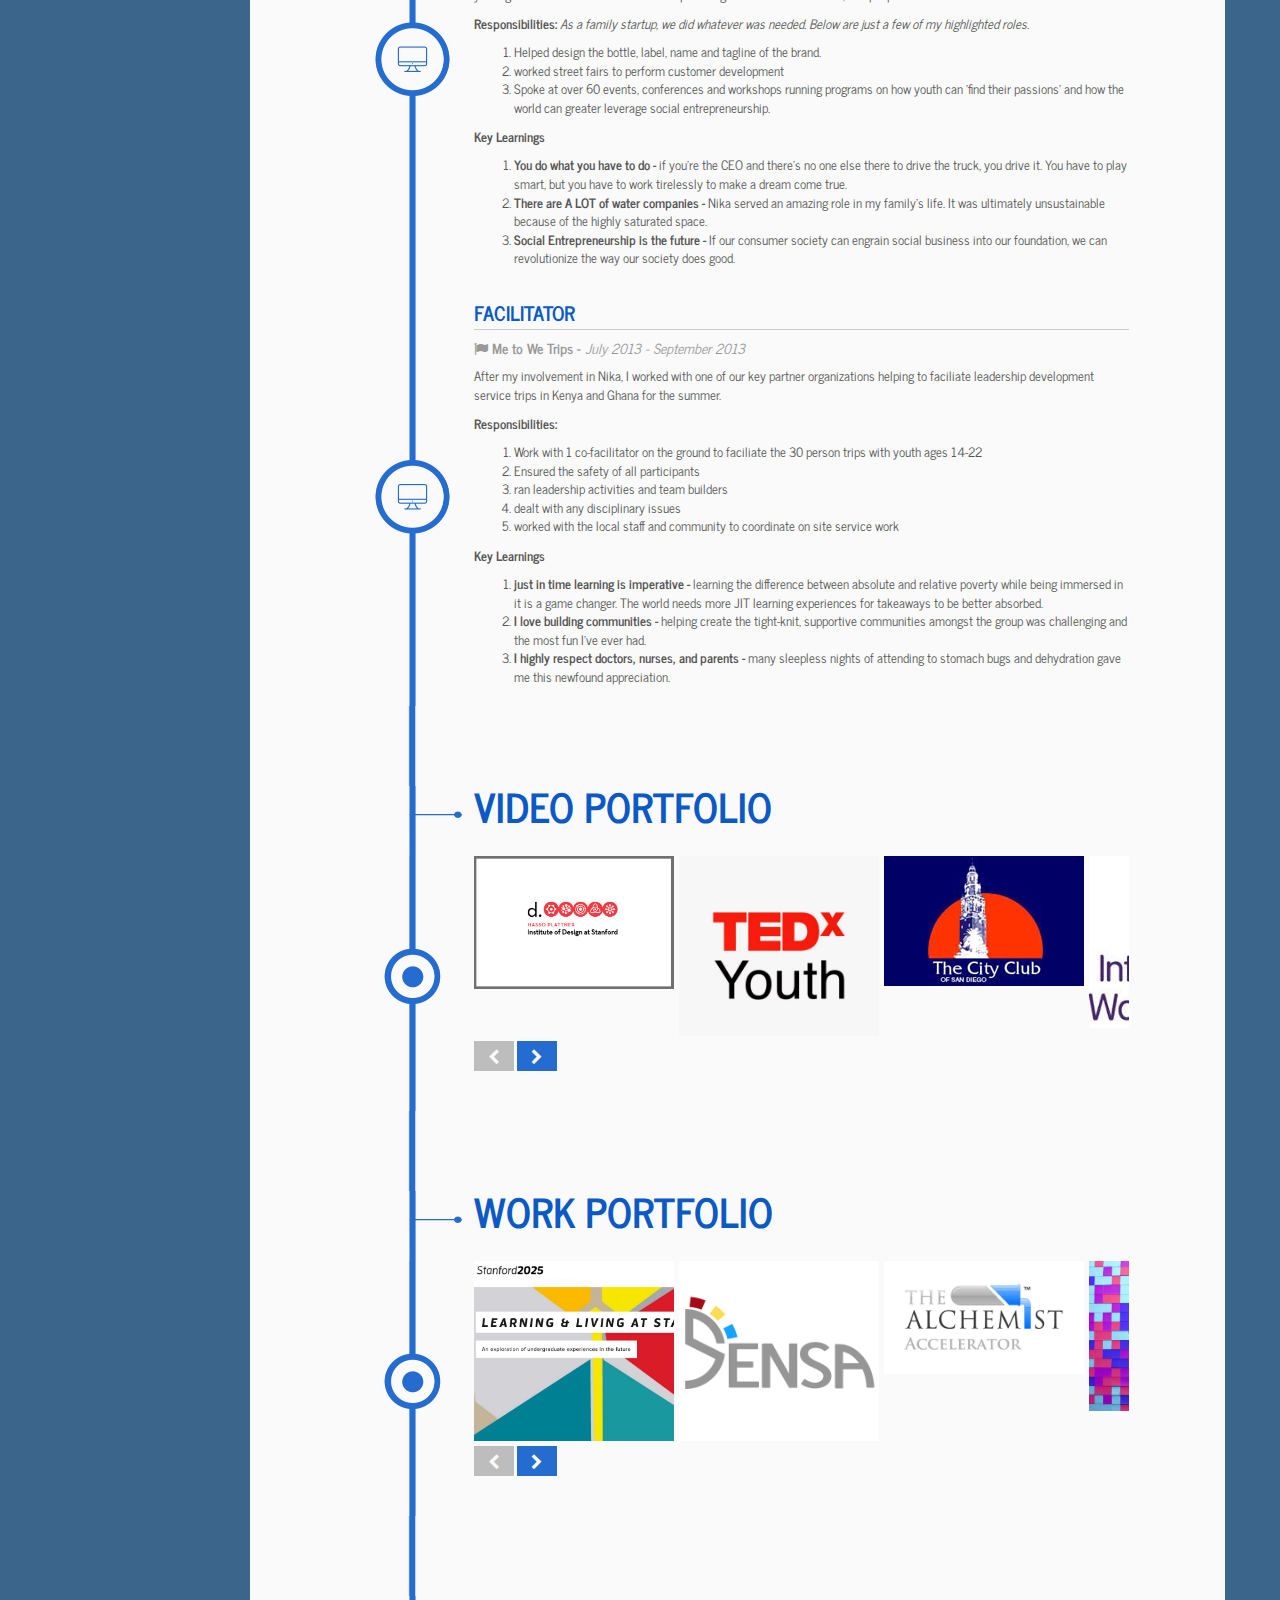
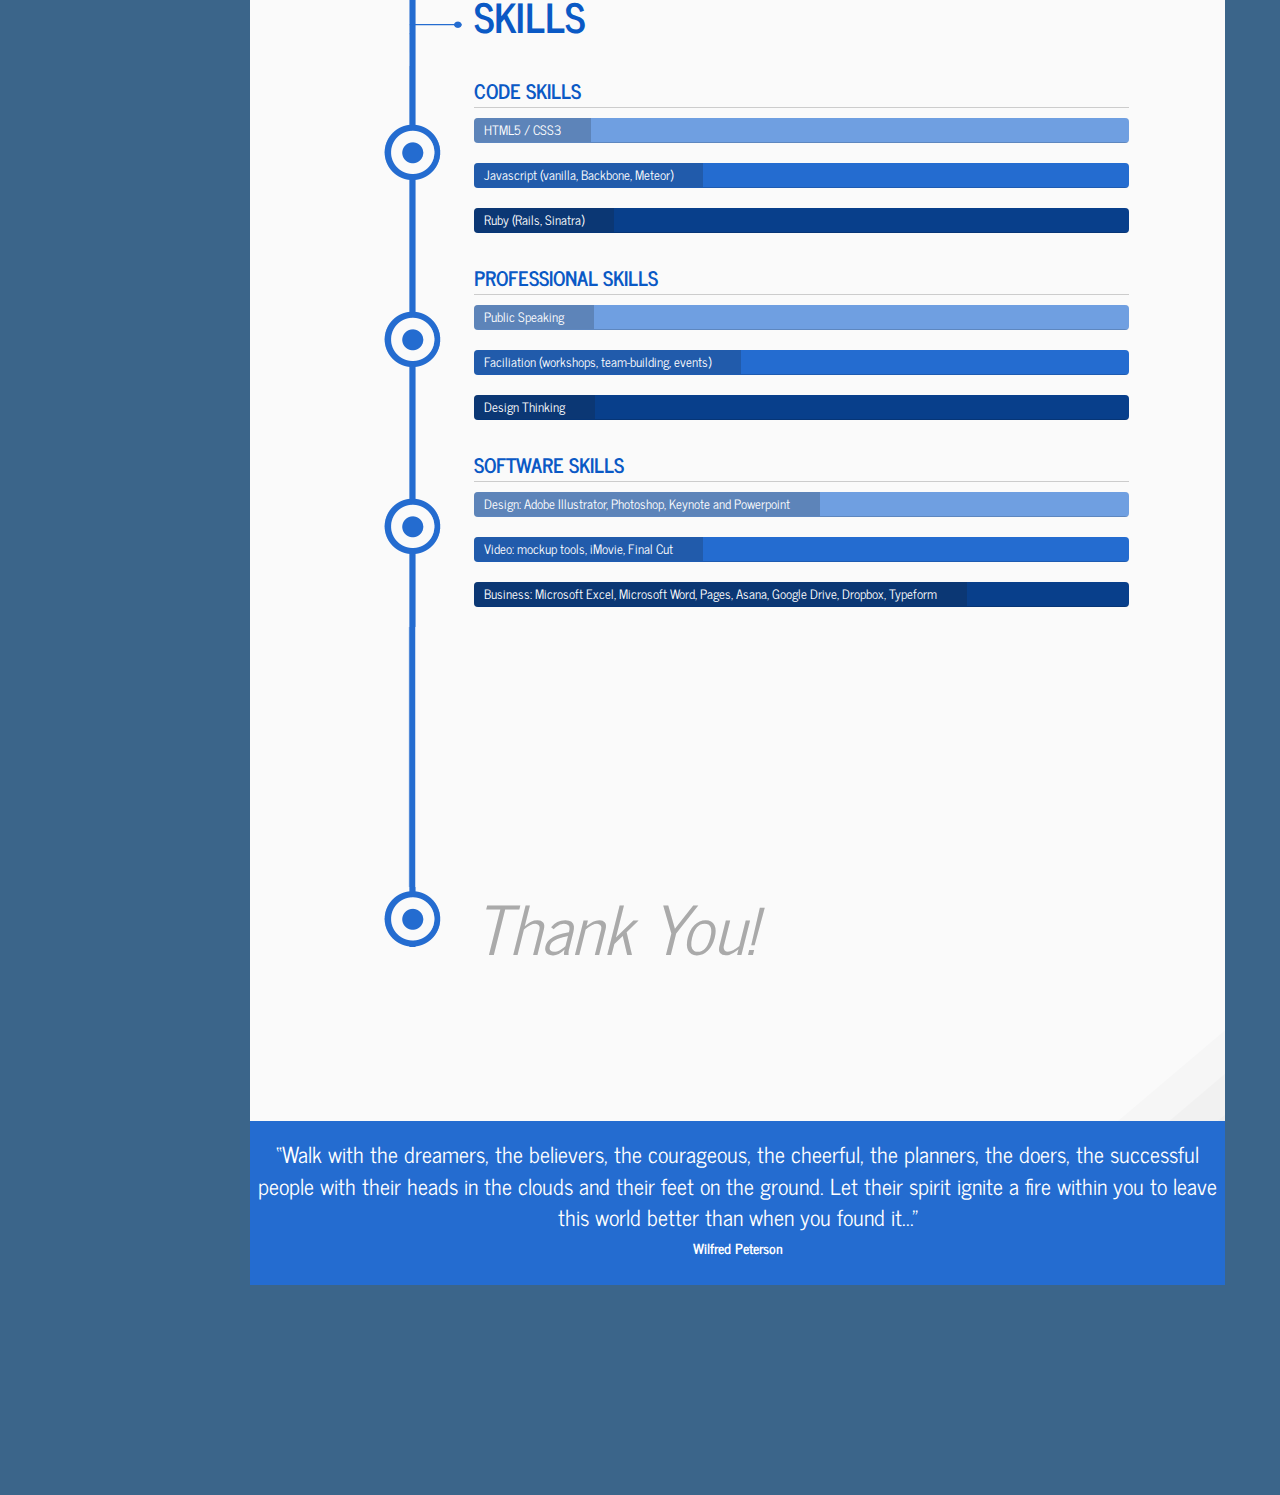
==== commit 24a1d626: "updated profile info" ====
--- a/home.html
+++ b/home.html
@@ -67,7 +67,7 @@
     </div>
     <!-- /Edit With Your Name -->
     <!-- Edit With Your Job -->
-    <p class="side-menu-job">world-bettering-nerd-at-large</p>
+    <p class="side-menu-job">disrupting-nerd-at-large</p>
     <!-- /Edit With Your Job -->
   </div>
 </div>
@@ -177,7 +177,7 @@
 
           <!-- Description -->
           <p id="intro-title-text"><strong>
-            I'm a Stanford student with a penchant for tackling complex problems. I'm driven by a passion and curiosity for people and meaningfulness, and equipped with a unique assortment of design, entrepreneurial, facilitation and programmatic skill sets. This site is an in depth look at a few recent experiences, including course learnings and work takeaways. If you're looking for a brief overview, please download my resume.
+            I'm an excited Stanford student with a penchant for tackling complex problems. I'm driven by a passion and curiosity for people and helping them find meaningfulness, and equipped with a unique assortment of design, entrepreneurial, facilitation and programmatic skill sets. This site is an in depth look at a few recent experiences, including course learnings and work takeaways. If you're looking for a brief overview, please download my resume.
           </strong></p>
 
           <!-- /Description -->
